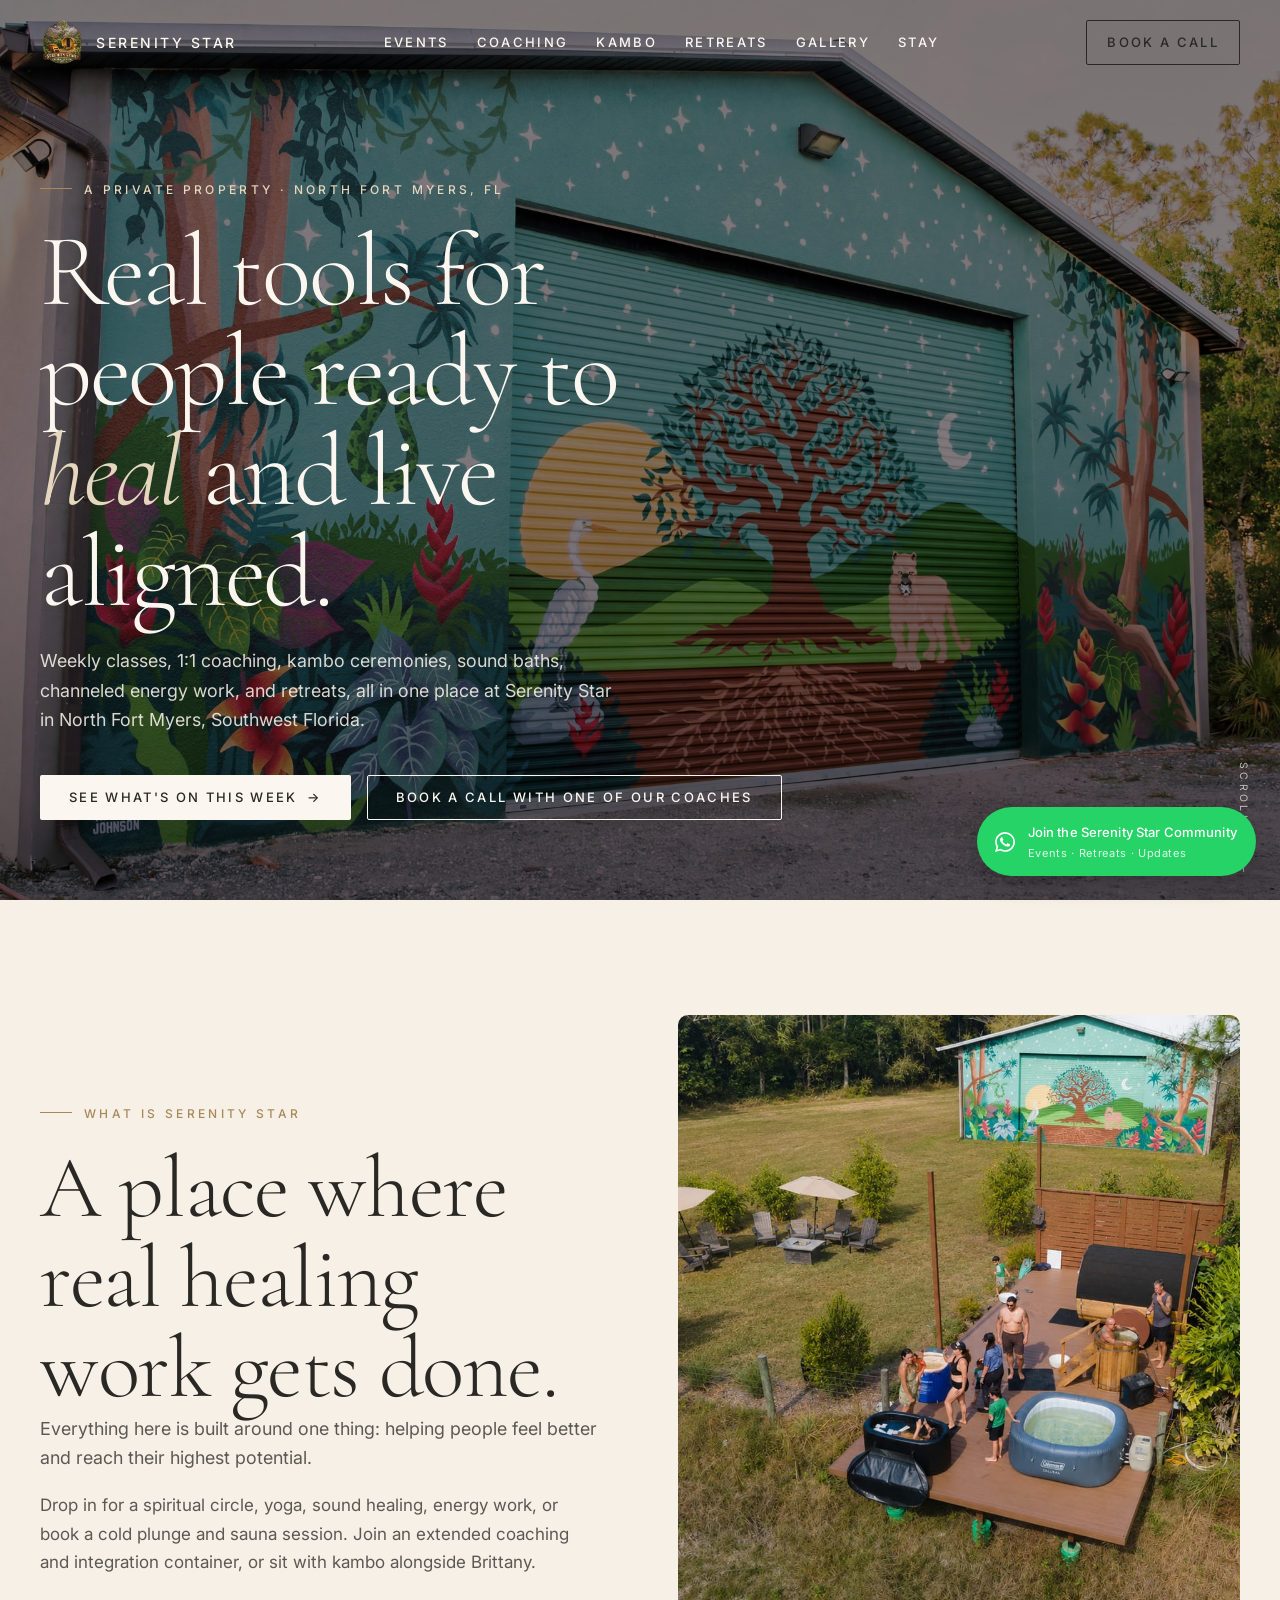
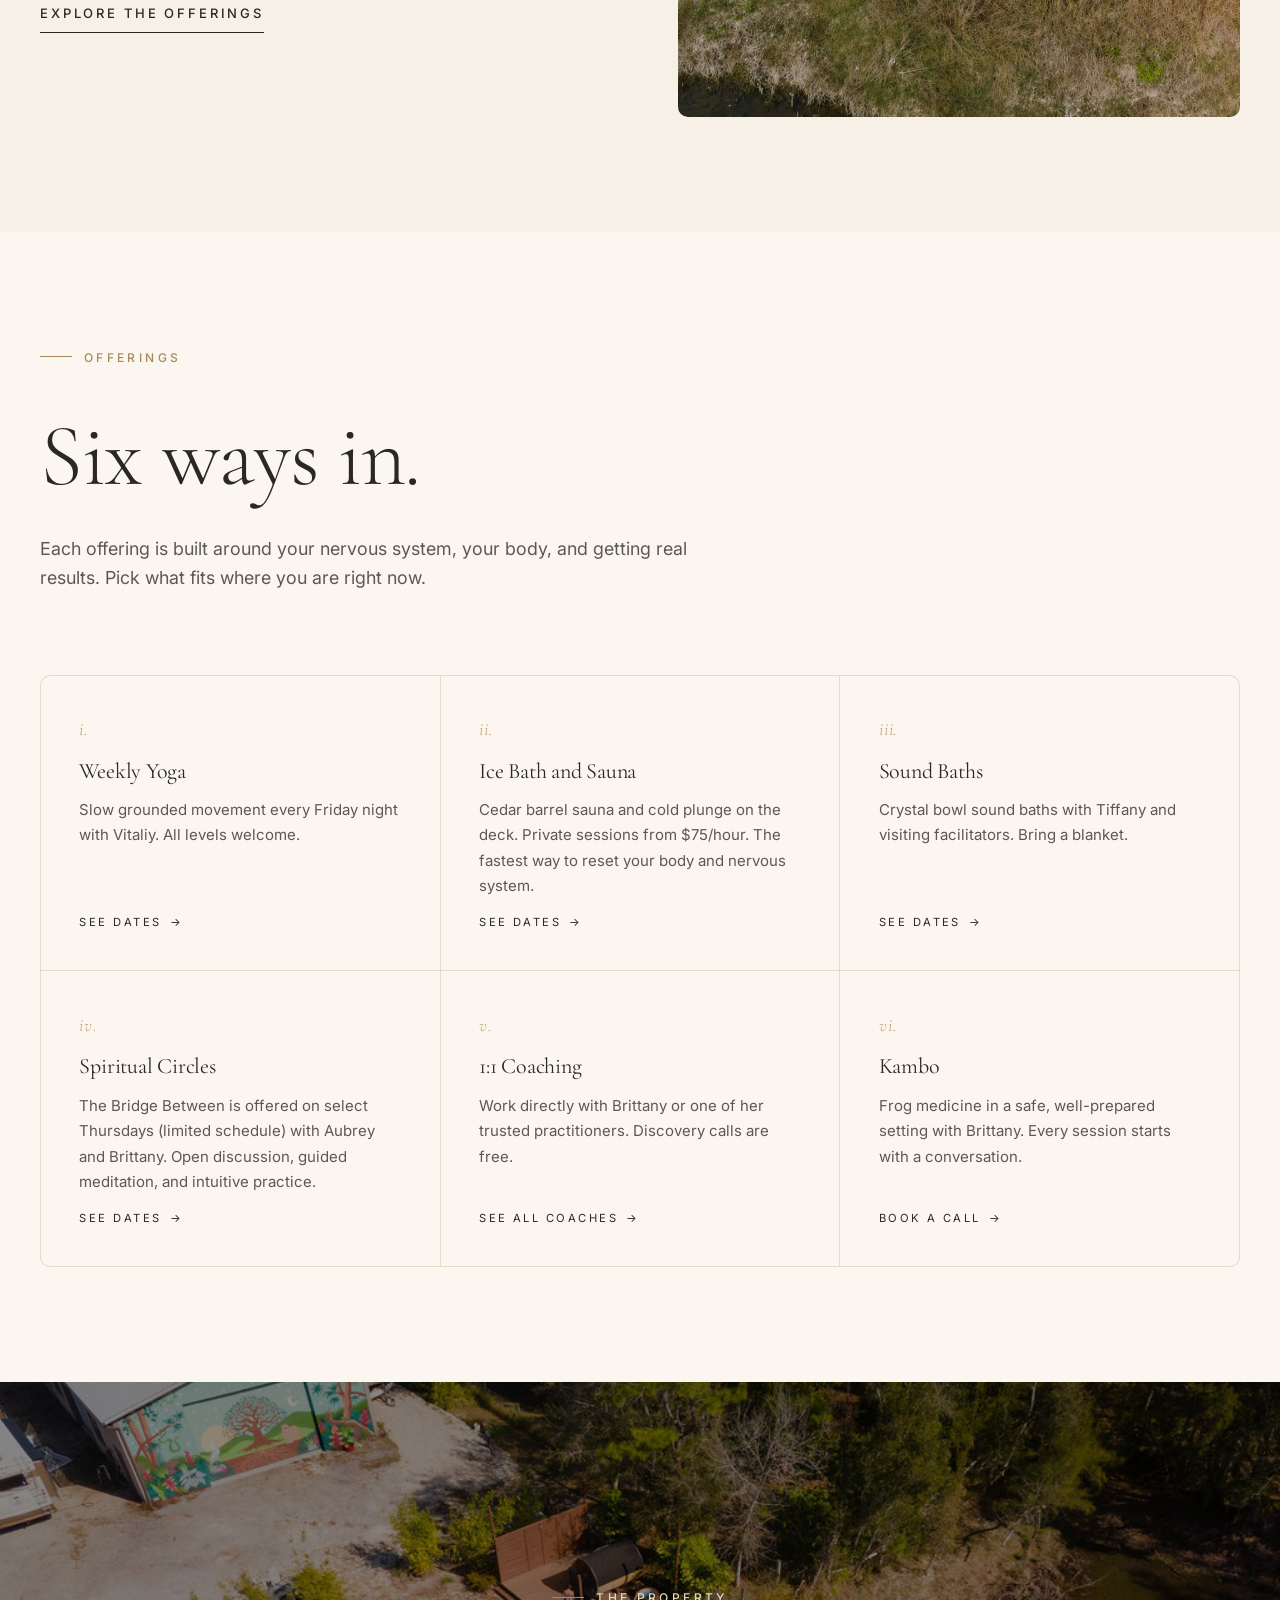
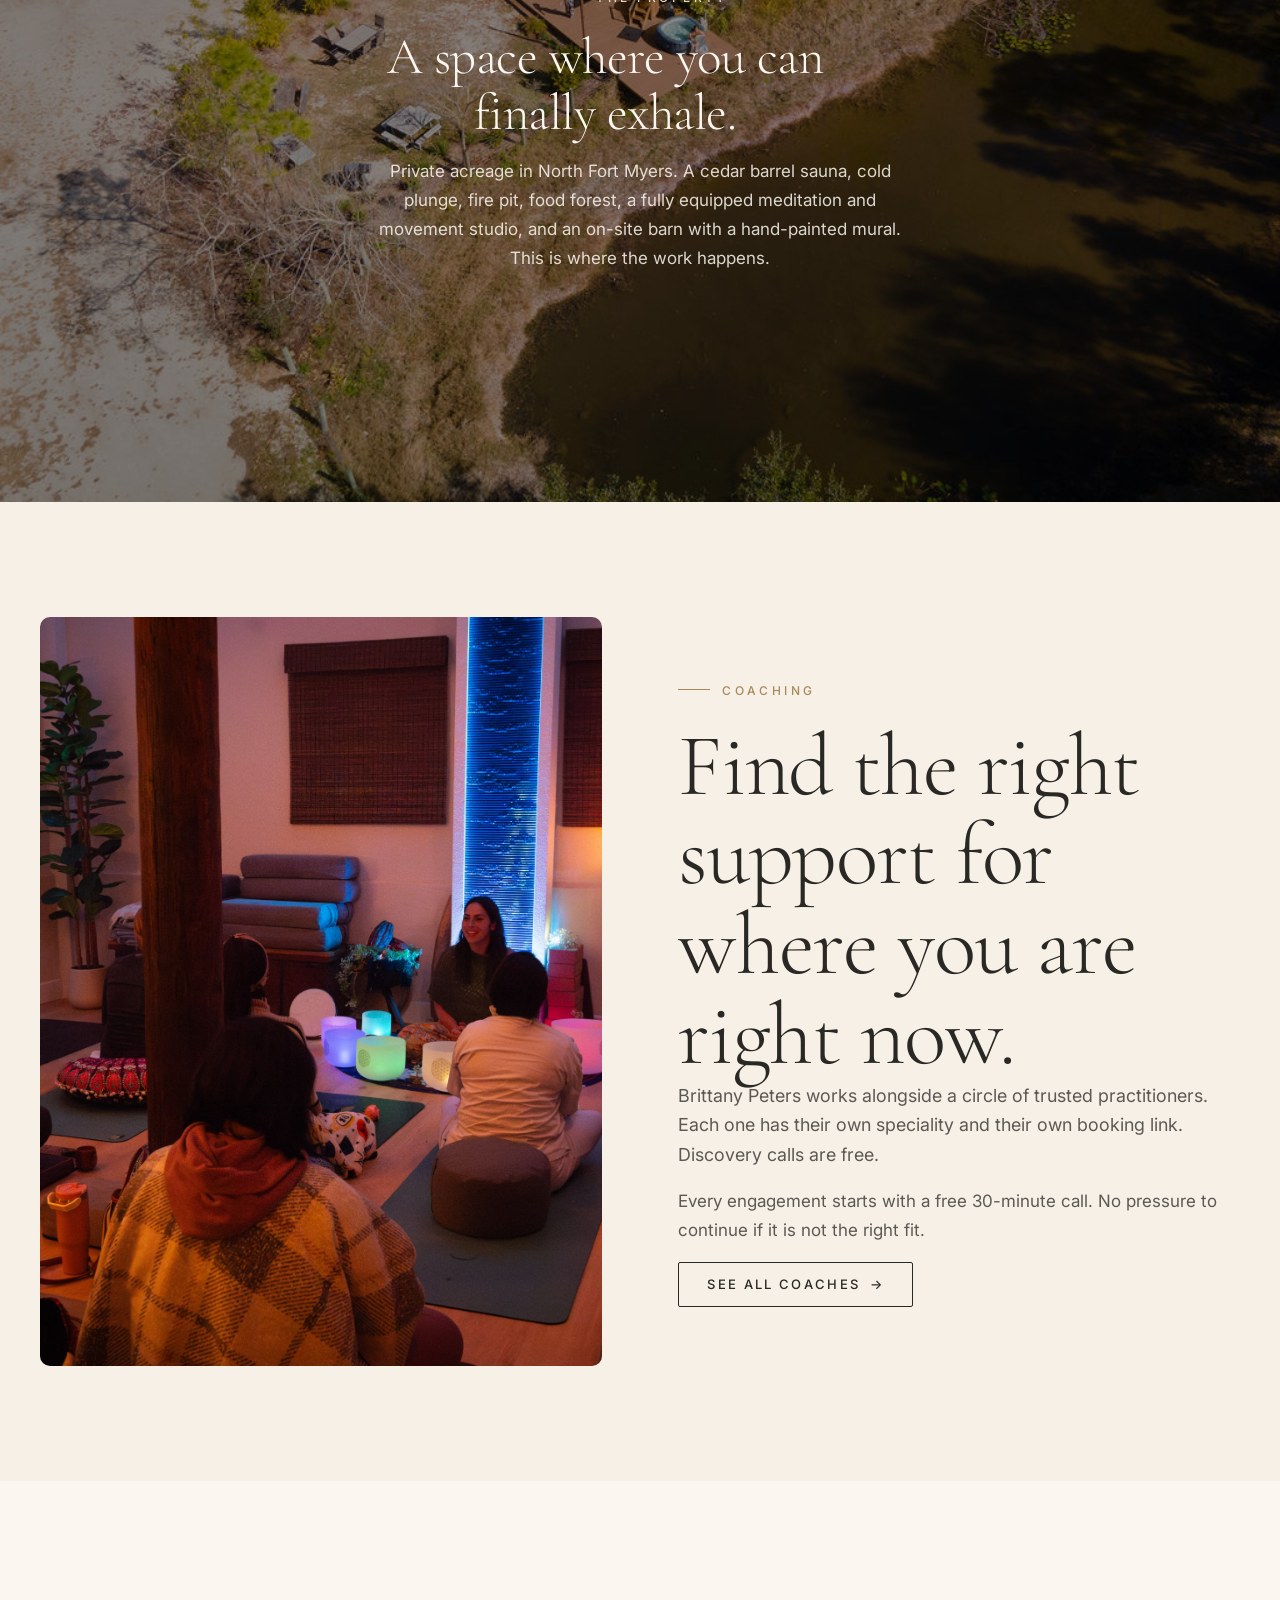
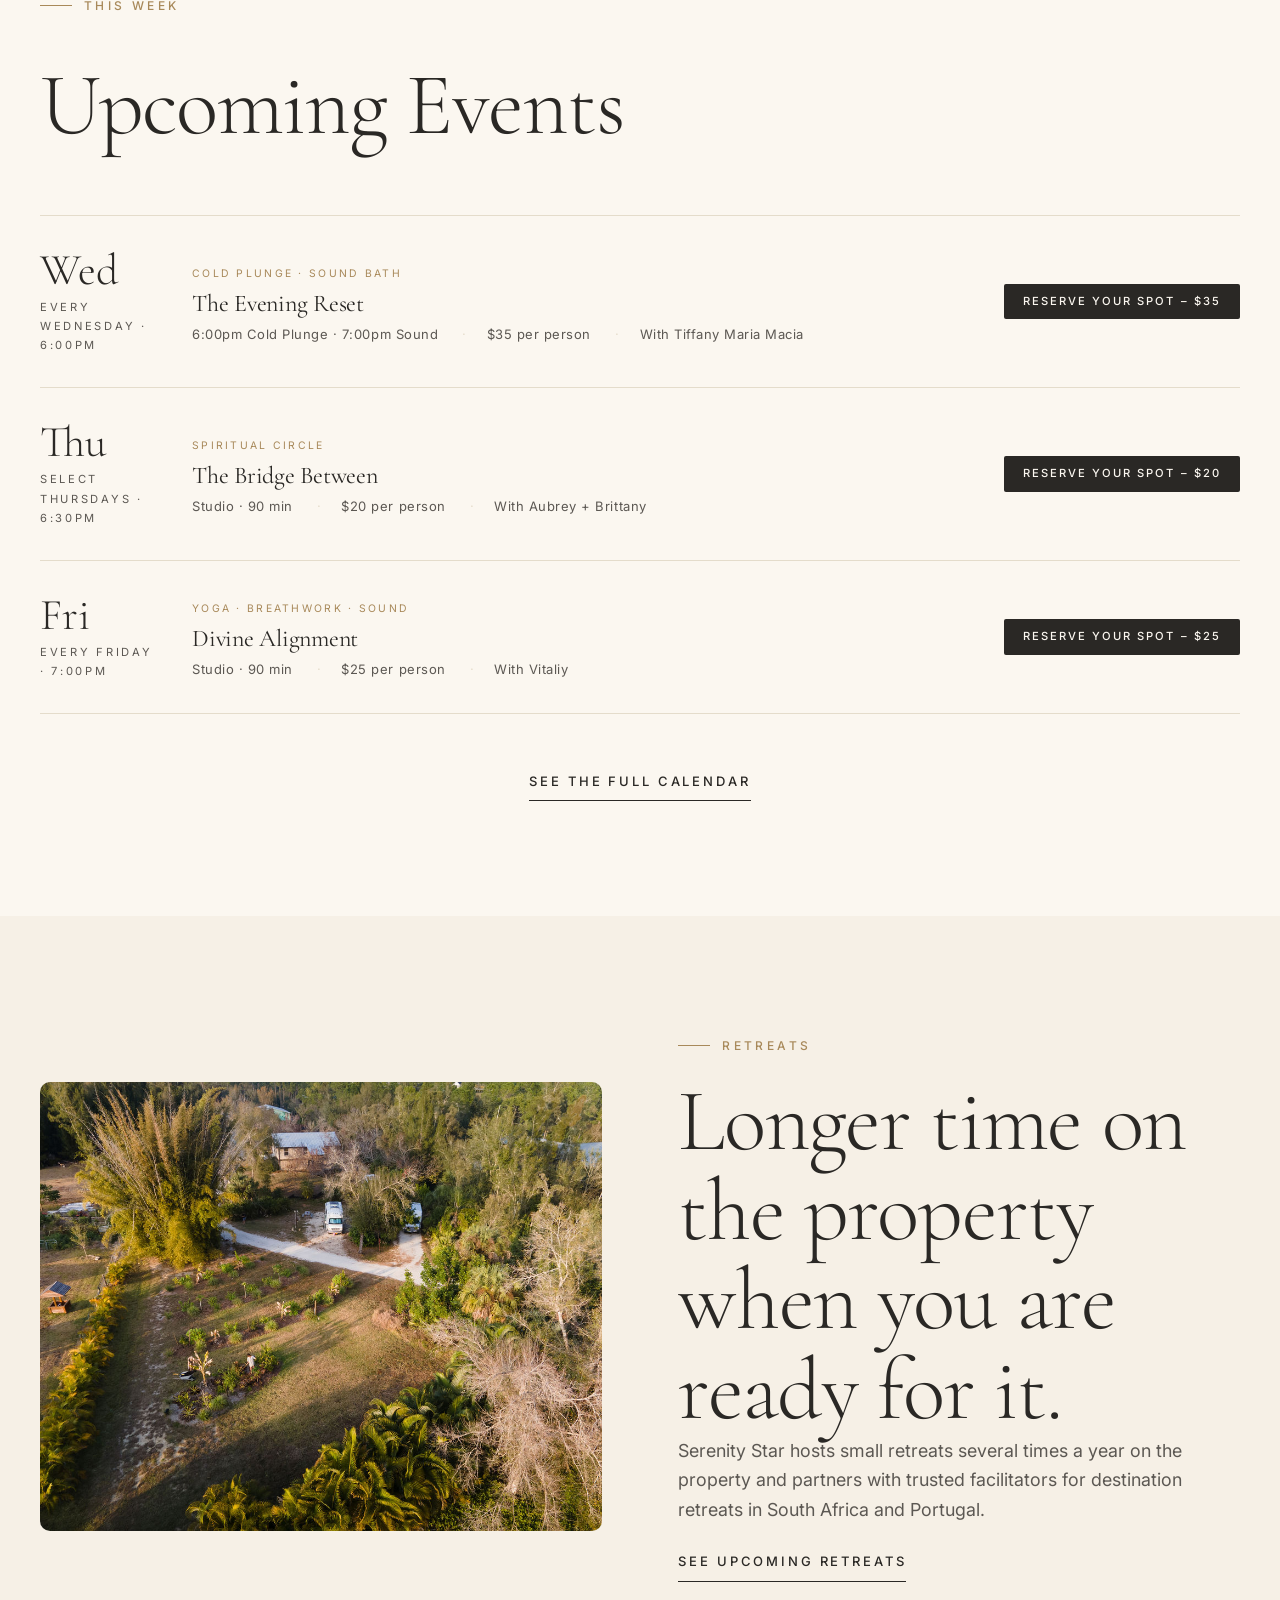
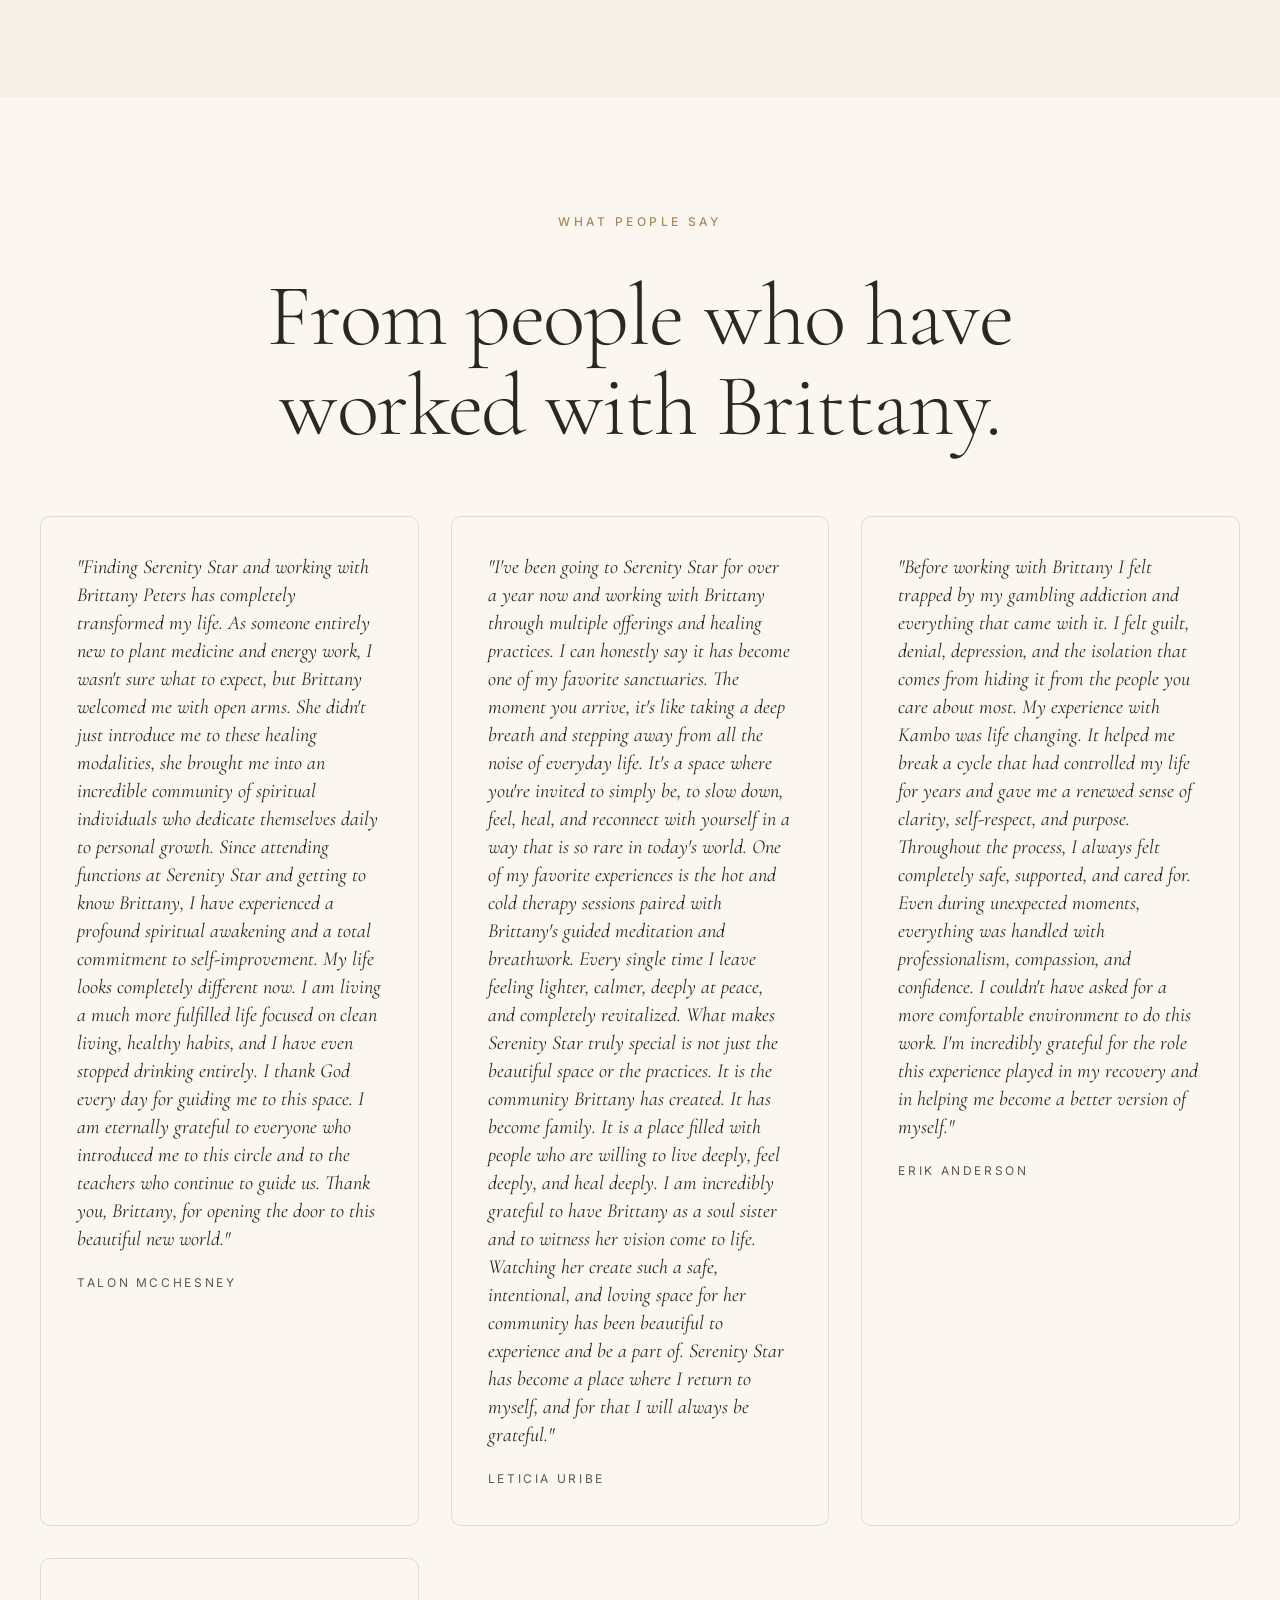
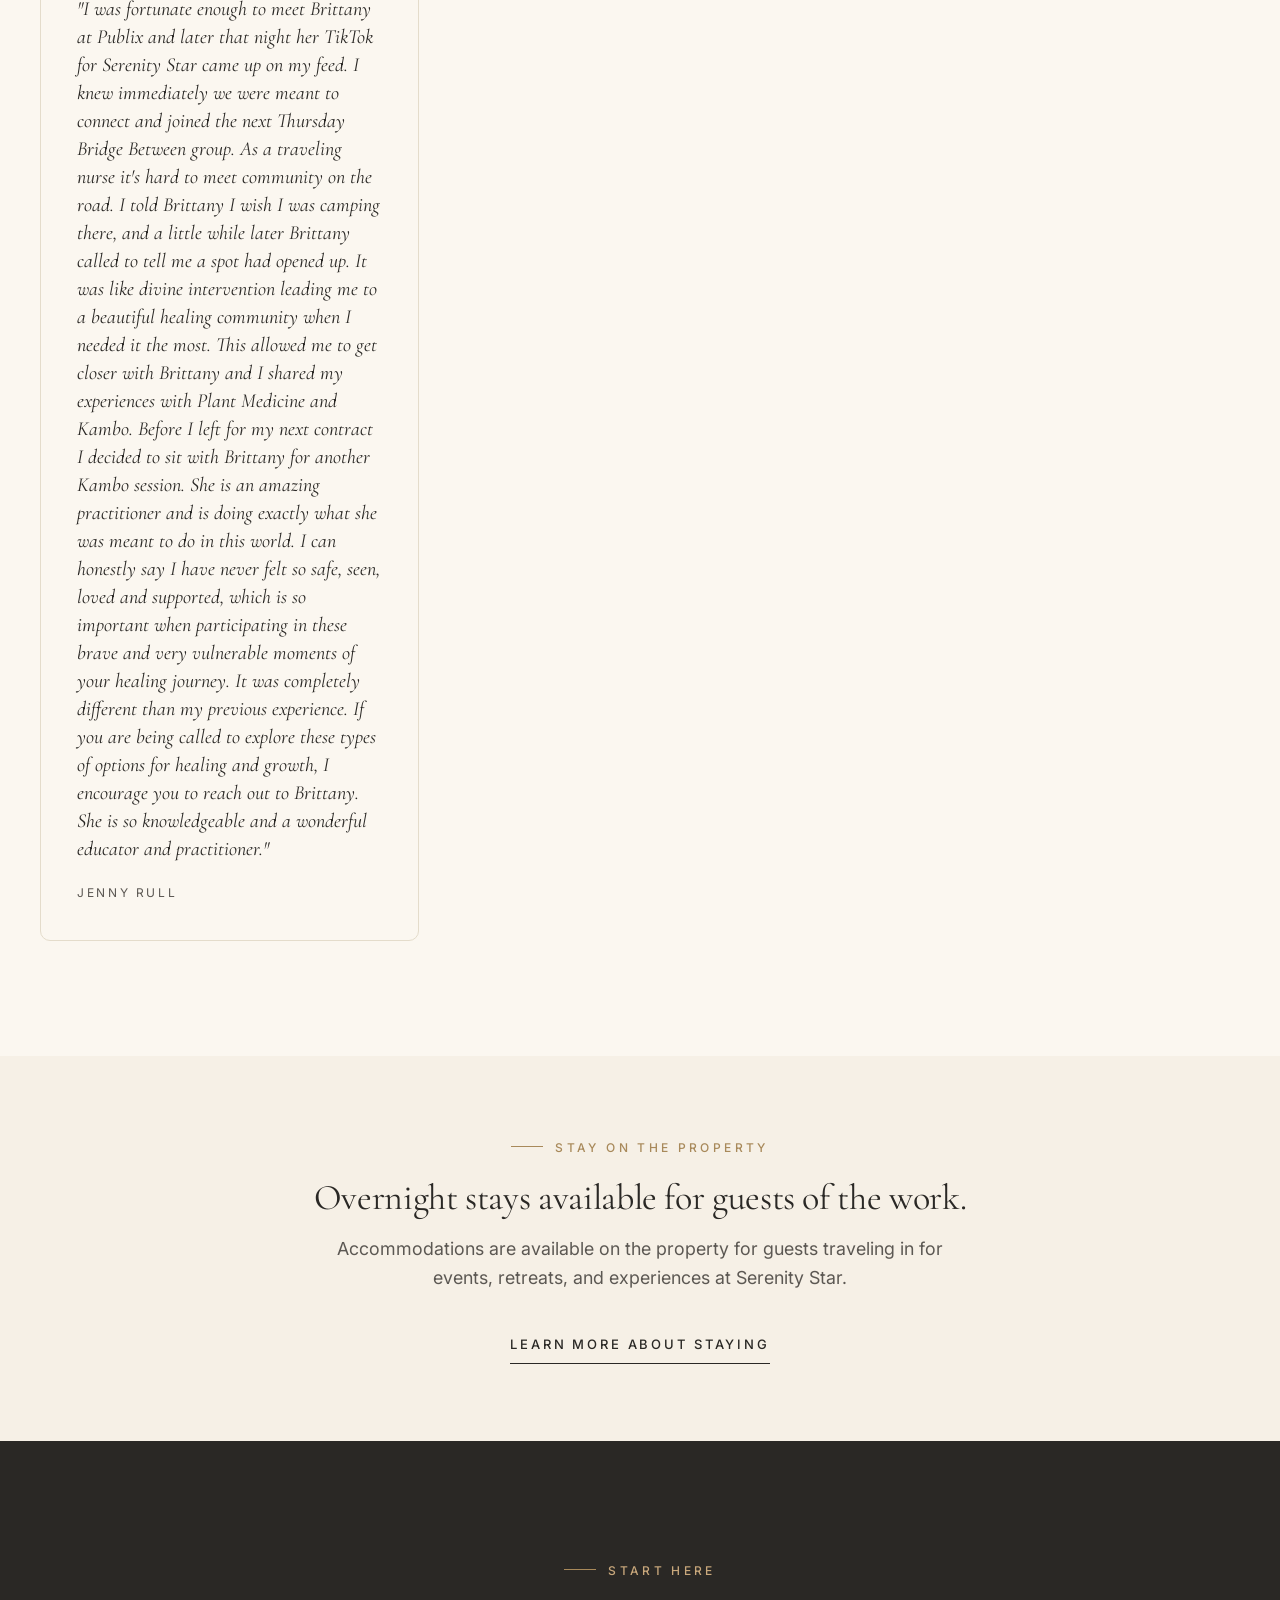
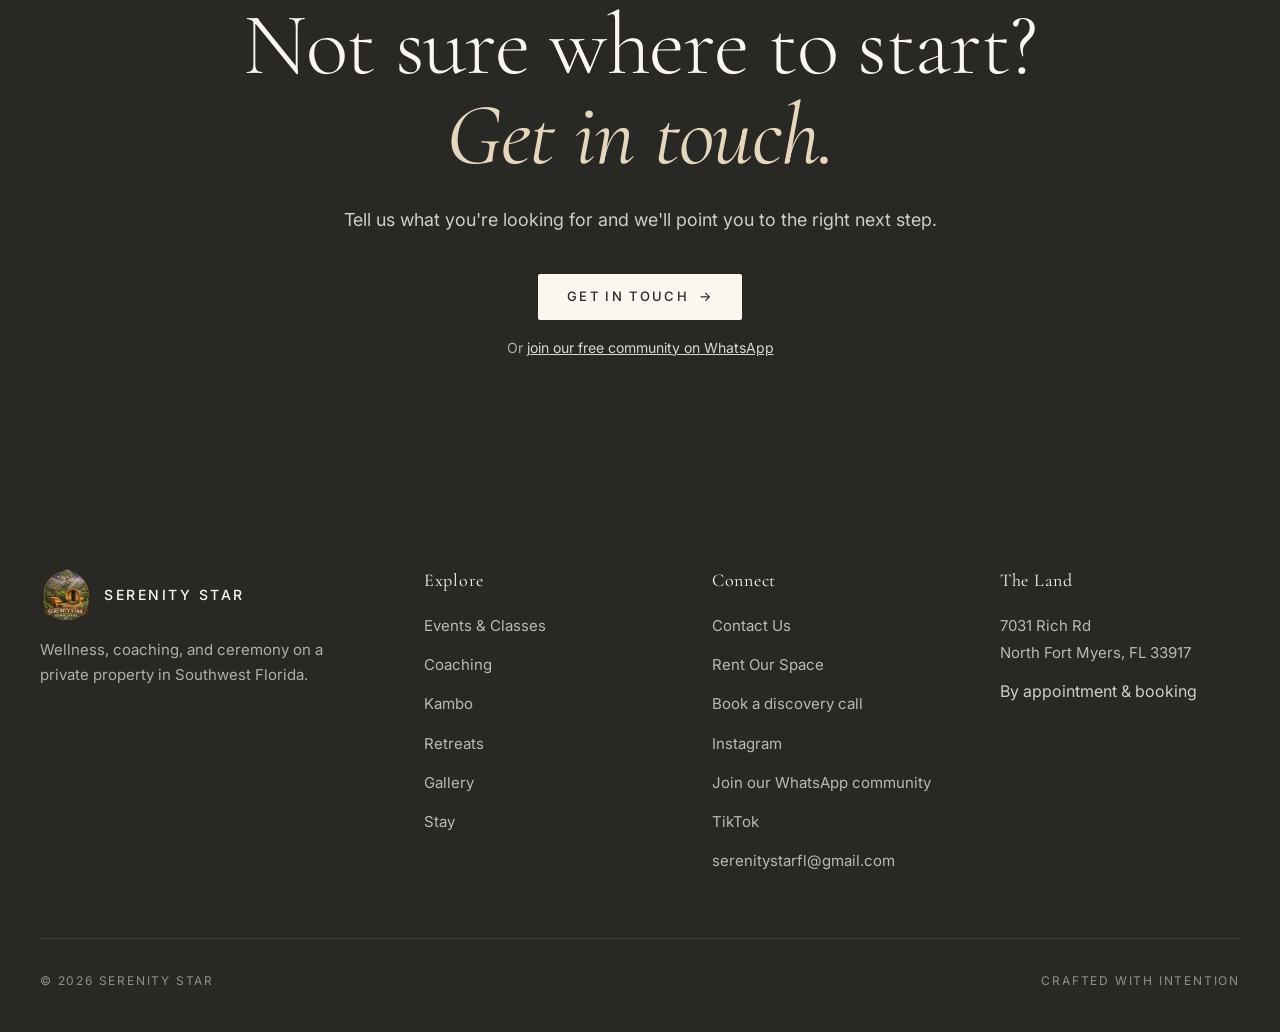
==== docs/index.html @ 2166dd45 "file name change" ====
<!DOCTYPE html>
<!-- =====================================================================
     HOME PAGE  (index.html)
     ----------------------------------------------------------------
     EDITING THIS PAGE:
     - Look for blocks marked 'EDIT:' below. Each one calls out the
       text, link, price, or image you can safely change.
     - Headlines live inside <h1>, <h2>, <h3> tags.
     - Body copy lives inside <p> tags.
     - Button text is the words between <a ...>...</a> tags.
     - Prices and dates are plain text inside the relevant card body.
     - To swap a photo, replace the src="assets/photos/<filename>.jpg".
     - Don't change indentation, the class="..." attributes, or the
       tag structure — those control how it looks.

     This page contains:
       - Hero (headline + intro + 2 buttons)
       - What is Serenity Star (intro split)
       - Six offerings grid (clickable cards)
       - Property image band
       - Coaching teaser
       - Upcoming Events (3 rows — easy to edit/add/remove)
       - Retreats teaser
       - Testimonials (placeholders, swap in real quotes)
       - Stay subtle section
       - Bottom CTA (Book a call)
       - Footer

     For the full guide, see CONTENT_GUIDE.md in the project root.
===================================================================== -->
<html lang="en">
<head>
  <meta charset="UTF-8" />
  <meta name="viewport" content="width=device-width, initial-scale=1.0" />
  <title>Serenity Star | Wellness, Coaching & Ceremony in North Fort Myers</title>
  <meta name="description" content="Yoga, ice baths, sauna, sound healing, breathwork, kambo, and one-on-one coaching on a private property in Southwest Florida. Founded by Brittany Peters." />
  <!-- Open Graph / social share -->
  <meta property="og:title" content="Serenity Star | Wellness, Coaching & Ceremony in North Fort Myers" />
  <meta property="og:description" content="Yoga, ice baths, sauna, sound healing, breathwork, kambo, and one-on-one coaching on a private property in Southwest Florida. Founded by Brittany Peters." />
  <meta property="og:type" content="website" />
  <meta property="og:image" content="assets/photos/mural-full.jpg" />
  <meta property="og:url" content="https://serenitystar.co/" />
  <meta name="twitter:card" content="summary_large_image" />
  <meta name="twitter:title" content="Serenity Star | Wellness, Coaching & Ceremony in North Fort Myers" />
  <meta name="twitter:description" content="Yoga, ice baths, sauna, sound healing, breathwork, kambo, and one-on-one coaching on a private property in Southwest Florida. Founded by Brittany Peters." />
  <meta name="twitter:image" content="assets/photos/mural-full.jpg" />
  <link rel="preconnect" href="https://fonts.googleapis.com" />
  <link rel="preconnect" href="https://fonts.gstatic.com" crossorigin />
  <link href="https://fonts.googleapis.com/css2?family=Cormorant+Garamond:ital,wght@0,300;0,400;0,500;1,300;1,400&family=Inter:wght@300;400;500;600&display=swap" rel="stylesheet" />
  <link rel="stylesheet" href="css/styles.css" />
  <link rel="icon" type="image/png" href="assets/logo/serenity-star-logo.png" />
</head>
<body>

  <!-- =================== HEADER =================== -->
  <header class="site-header is-light">
    <div class="container nav-row">
      <a href="index.html" class="brand" aria-label="Serenity Star home">
        <span class="brand-mark"><img src="assets/logo/serenity-star-logo.png" alt="Serenity Star" /></span>
        <span class="brand-name">Serenity Star</span>
      </a>

      <nav aria-label="Primary">
        <ul class="nav-list">
          <li><a href="events.html">Events</a></li>
          <li><a href="coaching.html">Coaching</a></li>
          <li><a href="kambo.html">Kambo</a></li>
          <li><a href="retreats.html">Retreats</a></li>
          <li><a href="gallery.html">Gallery</a></li>
          <li><a href="stay.html">Stay</a></li>
        </ul>
      </nav>

      <a href="coaching.html" class="nav-cta">Book a call</a>

      <button class="nav-toggle" aria-label="Open menu">
        <span></span><span></span><span></span>
      </button>
    </div>
  </header>

  <!-- =================== MOBILE NAV =================== -->
  <div class="mobile-nav" role="dialog" aria-label="Site menu">
    <button class="mobile-nav-close" aria-label="Close menu">×</button>
    <a href="index.html">Home</a>
    <a href="events.html">Events</a>
    <a href="coaching.html">Coaching</a>
    <a href="kambo.html">Kambo</a>
    <a href="retreats.html">Retreats</a>
    <a href="gallery.html">Gallery</a>
    <a href="stay.html">Stay</a>
    <a href="coaching.html" class="btn btn-primary">Book a call</a>
  </div>

  <!-- =================== HERO =================== -->
  <section class="hero">
    <div class="hero-media">
      <img src="assets/photos/mural-full.jpg" alt="The hand-painted mural on the barn at Serenity Star" />
    </div>
    <div class="container hero-inner">
      <span class="eyebrow" style="color: var(--sand);">A Private Property · North Fort Myers, FL</span>
      <!-- EDIT: page headline (change the text between <h1>...</h1>) -->
      <h1>Real tools for people ready to <em>heal</em> and live aligned.</h1>
      <!-- EDIT: hero intro paragraph -->
      <p class="lead">
        Weekly classes, 1:1 coaching, kambo ceremonies, sound baths, channeled
        energy work, and retreats, all in one place at Serenity Star in North
        Fort Myers, Southwest Florida.
      </p>
      <div class="hero-actions">
        <a href="events.html" class="btn btn-light btn-arrow">See what's on this week</a>
        <a href="coaching.html" class="btn btn-outline-light">Book a call with one of our coaches</a>
      </div>
    </div>
    <span class="hero-scroll-cue">Scroll</span>
  </section>

  <!-- =================== INTRO / WHAT IT IS =================== -->
  <section>
    <div class="container">
      <div class="split">
        <div class="split-text reveal">
          <span class="eyebrow">What is Serenity Star</span>
          <h2 class="display">A place where real healing work gets done.</h2>
          <p class="lead">
            Everything here is built around one thing: helping people feel better
            and reach their highest potential.
          </p>
          <p>
            Drop in for a spiritual circle, yoga, sound healing, energy work, or
            book a cold plunge and sauna session. Join an extended coaching and
            integration container, or sit with kambo alongside Brittany.
          </p>
          <a href="#offerings" class="btn-link">Explore the offerings</a>
        </div>
        <div class="split-media reveal">
          <img src="assets/photos/aerial-deck-people.jpg" alt="Aerial view of the sauna deck and barn mural" />
        </div>
      </div>
    </div>
  </section>

  <!-- =================== OFFERINGS =================== -->
  <section id="offerings" class="offerings">
    <div class="container">
      <div class="section-head reveal">
        <span class="eyebrow">Offerings</span>
        <h2 class="display">Six ways in.</h2>
        <p class="lead">
          Each offering is built around your nervous system, your body, and getting
          real results. Pick what fits where you are right now.
        </p>
      </div>

      <div class="offerings-grid reveal">
        <a href="events.html" class="offering offering-link">
          <span class="offering-num">i.</span>
          <h3>Weekly Yoga</h3>
          <p>Slow grounded movement every Friday night with Vitaliy. All levels welcome.</p>
          <span class="arrow">See dates</span>
        </a>
        <a href="events.html" class="offering offering-link">
          <span class="offering-num">ii.</span>
          <h3>Ice Bath and Sauna</h3>
          <p>Cedar barrel sauna and cold plunge on the deck. Private sessions from $75/hour. The fastest way to reset your body and nervous system.</p>
          <span class="arrow">See dates</span>
        </a>
        <a href="events.html" class="offering offering-link">
          <span class="offering-num">iii.</span>
          <h3>Sound Baths</h3>
          <p>Crystal bowl sound baths with Tiffany and visiting facilitators. Bring a blanket.</p>
          <span class="arrow">See dates</span>
        </a>
        <a href="events.html" class="offering offering-link">
          <span class="offering-num">iv.</span>
          <h3>Spiritual Circles</h3>
          <p>The Bridge Between is offered on select Thursdays (limited schedule) with Aubrey and Brittany. Open discussion, guided meditation, and intuitive practice.</p>
          <span class="arrow">See dates</span>
        </a>
        <a href="coaching.html" class="offering offering-link">
          <span class="offering-num">v.</span>
          <h3>1:1 Coaching</h3>
          <p>Work directly with Brittany or one of her trusted practitioners. Discovery calls are free.</p>
          <span class="arrow">See all coaches</span>
        </a>
        <!-- Kambo is the only home-page offering that goes straight to Brittany's Calendly -->
        <a href="kambo.html" class="offering offering-link">
          <span class="offering-num">vi.</span>
          <h3>Kambo</h3>
          <p>Frog medicine in a safe, well-prepared setting with Brittany. Every session starts with a conversation.</p>
          <span class="arrow">Book a call</span>
        </a>
      </div>
    </div>
  </section>

  <!-- =================== FULL-WIDTH IMAGE BAND =================== -->
  <section class="image-band image-band-tall reveal" style="padding: 0;">
    <img src="assets/photos/aerial-lake-deck-barn.jpg" alt="Aerial of the lake, sauna deck, and barn at Serenity Star" />
    <div class="image-band-overlay">
      <div>
        <span class="eyebrow" style="color: var(--sand);">The Property</span>
        <h2>A space where you can finally exhale.</h2>
        <p>Private acreage in North Fort Myers. A cedar barrel sauna, cold plunge, fire pit, food forest, a fully equipped meditation and movement studio, and an on-site barn with a hand-painted mural. This is where the work happens.</p>
      </div>
    </div>
  </section>

  <!-- =================== COACHING TEASER =================== -->
  <section>
    <div class="container">
      <div class="split split-reverse">
        <div class="split-text reveal">
          <span class="eyebrow">Coaching</span>
          <h2 class="display">Find the right support for where you are right now.</h2>
          <p class="lead">
            Brittany Peters works alongside a circle of trusted practitioners.
            Each one has their own speciality and their own booking link.
            Discovery calls are free.
          </p>
          <p>
            Every engagement starts with a free 30-minute call. No pressure to
            continue if it is not the right fit.
          </p>
          <a href="coaching.html" class="btn btn-ghost btn-arrow">See all coaches</a>
        </div>
        <div class="split-media tall reveal">
          <img src="assets/photos/studio-session.jpg" alt="A coach leading a session in the meditation room" />
        </div>
      </div>
    </div>
  </section>

  <!-- =================== UPCOMING EVENTS =================== -->
  <section class="bg-cream-soft">
    <div class="container">
      <div class="section-head reveal">
        <span class="eyebrow">This Week</span>
        <h2 class="display">Upcoming Events</h2>
      </div>

      <!-- TO UPDATE EVENTS: Edit the title, date, tag, details, and button link in each event-row block below. Each event is one div.event-row -->
      <div class="reveal">
        <!-- Events ordered chronologically through the week: Wed → Thu → Fri -->
        <div class="event-row">
          <div class="event-date">
            <span class="day">Wed</span>
            <span class="wd">Every Wednesday · 6:00pm</span>
          </div>
          <div class="event-detail">
            <span class="event-type-tag">Cold Plunge · Sound Bath</span>
            <h3>The Evening Reset</h3>
            <div class="event-meta">
              <span>6:00pm Cold Plunge · 7:00pm Sound</span>
              <span>$35 per person</span>
              <span>With Tiffany Maria Macia</span>
            </div>
          </div>
          <div class="event-actions">
            <!-- Stripe checkout — direct payment for The Evening Reset -->
            <a href="https://buy.stripe.com/fZucMY5F40it7HpgaSf3a02" target="_blank" rel="noopener" class="btn btn-primary">Reserve Your Spot – $35</a>
          </div>
        </div>

        <div class="event-row">
          <div class="event-date">
            <span class="day">Thu</span>
            <span class="wd">Select Thursdays · 6:30pm</span>
          </div>
          <div class="event-detail">
            <span class="event-type-tag">Spiritual Circle</span>
            <h3>The Bridge Between</h3>
            <div class="event-meta">
              <span>Studio · 90 min</span>
              <span>$20 per person</span>
              <span>With Aubrey + Brittany</span>
            </div>
          </div>
          <div class="event-actions">
            <!-- Stripe checkout — direct payment for The Bridge Between -->
            <a href="https://buy.stripe.com/9B66oAd7wghraTBbUCf3a00" target="_blank" rel="noopener" class="btn btn-primary">Reserve Your Spot – $20</a>
          </div>
        </div>

        <div class="event-row">
          <div class="event-date">
            <span class="day">Fri</span>
            <span class="wd">Every Friday · 7:00pm</span>
          </div>
          <div class="event-detail">
            <span class="event-type-tag">Yoga · Breathwork · Sound</span>
            <h3>Divine Alignment</h3>
            <div class="event-meta">
              <span>Studio · 90 min</span>
              <span>$25 per person</span>
              <span>With Vitaliy</span>
            </div>
          </div>
          <div class="event-actions">
            <!-- Stripe checkout — direct payment for Divine Alignment -->
            <a href="https://buy.stripe.com/dRm9AMffE2qBgdVe2Kf3a01" target="_blank" rel="noopener" class="btn btn-primary">Reserve Your Spot – $25</a>
          </div>
        </div>
      </div>

      <div style="margin-top: 3rem; text-align: center;" class="reveal">
        <a href="events.html#full-calendar" class="btn-link">See the full calendar</a>
      </div>
    </div>
  </section>

  <!-- =================== RETREATS TEASER =================== -->
  <section>
    <div class="container">
      <div class="split">
        <div class="split-media landscape reveal">
          <img src="assets/photos/aerial-food-forest.jpg" alt="Aerial view of the food forest" />
        </div>
        <div class="split-text reveal">
          <span class="eyebrow">Retreats</span>
          <h2 class="display">Longer time on the property when you are ready for it.</h2>
          <p class="lead">
            Serenity Star hosts small retreats several times a year on the property
            and partners with trusted facilitators for destination retreats in
            South Africa and Portugal.
          </p>
          <a href="retreats.html" class="btn-link">See upcoming retreats</a>
        </div>
      </div>
    </div>
  </section>

  <!-- =================== TESTIMONIALS =================== -->
  <section class="bg-cream-soft">
    <div class="container">
      <div class="section-head section-head-center reveal">
        <span class="eyebrow">What People Say</span>
        <h2 class="display">From people who have worked with Brittany.</h2>
      </div>

      <div class="quote-grid reveal">
        <article class="quote-card">
          <p>"Finding Serenity Star and working with Brittany Peters has completely transformed my life. As someone entirely new to plant medicine and energy work, I wasn't sure what to expect, but Brittany welcomed me with open arms. She didn't just introduce me to these healing modalities, she brought me into an incredible community of spiritual individuals who dedicate themselves daily to personal growth. Since attending functions at Serenity Star and getting to know Brittany, I have experienced a profound spiritual awakening and a total commitment to self-improvement. My life looks completely different now. I am living a much more fulfilled life focused on clean living, healthy habits, and I have even stopped drinking entirely. I thank God every day for guiding me to this space. I am eternally grateful to everyone who introduced me to this circle and to the teachers who continue to guide us. Thank you, Brittany, for opening the door to this beautiful new world."</p>
          <span class="quote-author">Talon McChesney</span>
        </article>
        <article class="quote-card">
          <p>"I've been going to Serenity Star for over a year now and working with Brittany through multiple offerings and healing practices. I can honestly say it has become one of my favorite sanctuaries. The moment you arrive, it's like taking a deep breath and stepping away from all the noise of everyday life. It's a space where you're invited to simply be, to slow down, feel, heal, and reconnect with yourself in a way that is so rare in today's world. One of my favorite experiences is the hot and cold therapy sessions paired with Brittany's guided meditation and breathwork. Every single time I leave feeling lighter, calmer, deeply at peace, and completely revitalized. What makes Serenity Star truly special is not just the beautiful space or the practices. It is the community Brittany has created. It has become family. It is a place filled with people who are willing to live deeply, feel deeply, and heal deeply. I am incredibly grateful to have Brittany as a soul sister and to witness her vision come to life. Watching her create such a safe, intentional, and loving space for her community has been beautiful to experience and be a part of. Serenity Star has become a place where I return to myself, and for that I will always be grateful."</p>
          <span class="quote-author">Leticia Uribe</span>
        </article>
        <article class="quote-card">
          <p>"Before working with Brittany I felt trapped by my gambling addiction and everything that came with it. I felt guilt, denial, depression, and the isolation that comes from hiding it from the people you care about most. My experience with Kambo was life changing. It helped me break a cycle that had controlled my life for years and gave me a renewed sense of clarity, self-respect, and purpose. Throughout the process, I always felt completely safe, supported, and cared for. Even during unexpected moments, everything was handled with professionalism, compassion, and confidence. I couldn't have asked for a more comfortable environment to do this work. I'm incredibly grateful for the role this experience played in my recovery and in helping me become a better version of myself."</p>
          <span class="quote-author">Erik Anderson</span>
        </article>
        <article class="quote-card">
          <p>"I was fortunate enough to meet Brittany at Publix and later that night her TikTok for Serenity Star came up on my feed. I knew immediately we were meant to connect and joined the next Thursday Bridge Between group. As a traveling nurse it's hard to meet community on the road. I told Brittany I wish I was camping there, and a little while later Brittany called to tell me a spot had opened up. It was like divine intervention leading me to a beautiful healing community when I needed it the most. This allowed me to get closer with Brittany and I shared my experiences with Plant Medicine and Kambo. Before I left for my next contract I decided to sit with Brittany for another Kambo session. She is an amazing practitioner and is doing exactly what she was meant to do in this world. I can honestly say I have never felt so safe, seen, loved and supported, which is so important when participating in these brave and very vulnerable moments of your healing journey. It was completely different than my previous experience. If you are being called to explore these types of options for healing and growth, I encourage you to reach out to Brittany. She is so knowledgeable and a wonderful educator and practitioner."</p>
          <span class="quote-author">Jenny Rull</span>
        </article>
      </div>
    </div>
  </section>

  <!-- =================== STAY (subtle) =================== -->
  <section class="section-tight">
    <div class="container-narrow text-center reveal">
      <span class="eyebrow">Stay on the Property</span>
      <h2 style="font-size: clamp(1.5rem, 3vw, 2.25rem); margin-bottom: 1rem;">Overnight stays available for guests of the work.</h2>
      <p class="lead" style="margin: 0 auto 2rem;">
        Accommodations are available on the property for guests traveling in for
        events, retreats, and experiences at Serenity Star.
      </p>
      <a href="stay.html" class="btn-link">Learn more about staying</a>
    </div>
  </section>

  <!-- =================== CTA =================== -->
  <section class="bg-ink">
    <div class="container-narrow text-center reveal">
      <span class="eyebrow" style="color: var(--clay);">Start Here</span>
      <h2 class="display" style="color: var(--cream-soft);">
        Not sure where to start? <em style="color: var(--sand);">Get in touch.</em>
      </h2>
      <p class="lead" style="color: rgba(251,247,240,0.8); margin: 1.5rem auto 2.5rem;">
        Tell us what you're looking for and we'll point you to the right next step.
      </p>
      <a href="contact.html" class="btn btn-light btn-arrow">Get in touch</a>
      <p style="margin-top: 1rem; font-size: 0.875rem; color: rgba(251,247,240,0.65);">
        Or <a href="https://chat.whatsapp.com/LCV1WsL05Qp3bKisuwAA6p" target="_blank" rel="noopener" style="color: rgba(251,247,240,0.85); text-decoration: underline;">join our free community on WhatsApp</a>
      </p>
    </div>
  </section>

  <!-- =================== FOOTER =================== -->
  <!-- EDIT: footer (shared with every page) — update once and copy/paste to all 7 HTML files -->
  <footer class="site-footer">
    <div class="container">
      <div class="footer-grid">
        <div class="footer-brand">
          <div class="brand">
            <span class="brand-mark"><img src="assets/logo/serenity-star-logo.png" alt="Serenity Star" /></span>
            <span class="brand-name">Serenity Star</span>
          </div>
          <p>Wellness, coaching, and ceremony on a private property in Southwest Florida.</p>
        </div>
        <div>
          <h4>Explore</h4>
          <ul>
            <li><a href="events.html">Events &amp; Classes</a></li>
            <li><a href="coaching.html">Coaching</a></li>
            <li><a href="kambo.html">Kambo</a></li>
            <li><a href="retreats.html">Retreats</a></li>
            <li><a href="gallery.html">Gallery</a></li>
            <li><a href="stay.html">Stay</a></li>
          </ul>
        </div>
        <div>
          <h4>Connect</h4>
          <ul>
            <li><a href="contact.html">Contact Us</a></li>
            <li><a href="contact.html">Rent Our Space</a></li>
            <li><a href="coaching.html">Book a discovery call</a></li>
            <!-- Replace with Brittany's Instagram handle -->
            <li><a href="https://instagram.com/SerenityStarFL" target="_blank" rel="noopener">Instagram</a></li>
            <li><a href="https://chat.whatsapp.com/LCV1WsL05Qp3bKisuwAA6p" target="_blank" rel="noopener">Join our WhatsApp community</a></li>
            <li><a href="https://www.tiktok.com/@serenitystarfl" target="_blank" rel="noopener">TikTok</a></li>
            <li><a href="mailto:serenitystarfl@gmail.com">serenitystarfl@gmail.com</a></li>
          </ul>
        </div>
        <div>
          <h4>The Land</h4>
          <ul>
            <li><a href="https://maps.google.com/?q=7031+Rich+Rd+North+Fort+Myers+FL+33917" target="_blank" rel="noopener">7031 Rich Rd<br/>North Fort Myers, FL 33917</a></li>
            <li>By appointment &amp; booking</li>
          </ul>
        </div>
      </div>
      <div class="footer-meta">
        <span>© 2026 Serenity Star</span>
        <span>Crafted with intention</span>
      </div>
    </div>
  </footer>

  <script src="js/main.js"></script>
</body>
</html>
---- docs/css/styles.css ----
/* ===================================================================
   Serenity Star — Shared Stylesheet
   Editorial wellness aesthetic: warm whites, sand, sage, ink
   =================================================================== */

/* ---------- Reset ---------- */
*,
*::before,
*::after {
  box-sizing: border-box;
}

html {
  scroll-behavior: smooth;
  -webkit-text-size-adjust: 100%;
}

body {
  margin: 0;
  font-family: var(--font-body);
  font-size: 16px;
  line-height: 1.7;
  color: var(--ink);
  background-color: var(--cream);
  -webkit-font-smoothing: antialiased;
  -moz-osx-font-smoothing: grayscale;
  overflow-x: hidden;
}

img {
  max-width: 100%;
  height: auto;
  display: block;
}

a {
  color: inherit;
  text-decoration: none;
}

button {
  font-family: inherit;
  cursor: pointer;
  border: none;
  background: none;
}

/* ---------- Design Tokens ---------- */
:root {
  /* Palette */
  --cream:        #F6F0E6;   /* base background */
  --cream-soft:   #FBF7F0;   /* lightest paper */
  --sand:         #E5D6BE;   /* warm sand */
  --clay:         #C9A87C;   /* dusty clay accent */
  --sage:         #8C9D86;   /* soft sage */
  --forest:       #4F5E4A;   /* deep forest */
  --ink:          #2A2825;   /* primary text */
  --ink-soft:     #5C5853;   /* secondary text */
  --line:         #E4DCCB;   /* dividers */
  --gold:         #A8895A;   /* tag accent */

  /* Type */
  --font-display: "Cormorant Garamond", "Garamond", "Times New Roman", serif;
  --font-body:    "Inter", -apple-system, BlinkMacSystemFont, "Helvetica Neue", Arial, sans-serif;
  --font-mono:    "JetBrains Mono", ui-monospace, SFMono-Regular, Menlo, monospace;

  /* Layout */
  --max-width:    1280px;
  --gutter:       clamp(1.25rem, 4vw, 2.5rem);
  --radius:       2px;          /* keep edges crisp & editorial */
  --radius-soft:  10px;

  /* Motion */
  --ease:         cubic-bezier(0.22, 0.61, 0.36, 1);
}

/* ---------- Typography ---------- */
h1, h2, h3, h4, h5 {
  font-family: var(--font-display);
  font-weight: 400;
  letter-spacing: -0.01em;
  line-height: 1.1;
  color: var(--ink);
  margin: 0;
}

.display {
  font-size: clamp(2.75rem, 7vw, 5.5rem);
  font-weight: 300;
  line-height: 1.02;
  letter-spacing: -0.015em;
}

.display em {
  font-style: italic;
  font-weight: 400;
  color: var(--forest);
}

h1 { font-size: clamp(2.25rem, 5vw, 3.75rem); }
h2 { font-size: clamp(1.75rem, 4vw, 3rem); }
h3 { font-size: clamp(1.4rem, 2.4vw, 1.875rem); }
h4 { font-size: 1.25rem; line-height: 1.3; }

p {
  margin: 0 0 1em 0;
  color: var(--ink-soft);
  font-size: 1.0625rem;
}

.lead {
  font-size: clamp(1.0625rem, 1.4vw, 1.25rem);
  line-height: 1.65;
  color: var(--ink-soft);
  max-width: 60ch;
}

.eyebrow {
  display: inline-block;
  font-family: var(--font-body);
  font-size: 0.75rem;
  letter-spacing: 0.28em;
  text-transform: uppercase;
  color: var(--gold);
  font-weight: 500;
  margin-bottom: 1.25rem;
}

.eyebrow::before {
  content: "";
  display: inline-block;
  width: 2rem;
  height: 1px;
  background: var(--gold);
  vertical-align: middle;
  margin-right: 0.75rem;
  transform: translateY(-2px);
}

/* ---------- Buttons ---------- */
.btn {
  display: inline-flex;
  align-items: center;
  justify-content: center;
  gap: 0.6rem;
  padding: 0.95rem 1.75rem;
  font-family: var(--font-body);
  font-size: 0.8125rem;
  letter-spacing: 0.18em;
  text-transform: uppercase;
  font-weight: 500;
  border-radius: var(--radius);
  transition: all 0.4s var(--ease);
  cursor: pointer;
  border: 1px solid transparent;
  text-align: center;
  line-height: 1;
}

.btn-primary {
  background: var(--ink);
  color: var(--cream-soft);
}
.btn-primary:hover {
  background: var(--forest);
  transform: translateY(-1px);
}

.btn-ghost {
  background: transparent;
  color: var(--ink);
  border-color: var(--ink);
}
.btn-ghost:hover {
  background: var(--ink);
  color: var(--cream-soft);
}

.btn-light {
  background: var(--cream-soft);
  color: var(--ink);
}
.btn-light:hover {
  background: var(--cream);
}

.btn-outline-light {
  background: transparent;
  color: var(--cream-soft);
  border-color: var(--cream-soft);
}
.btn-outline-light:hover {
  background: var(--cream-soft);
  color: var(--ink);
}

.btn-link {
  display: inline-flex;
  align-items: center;
  gap: 0.6rem;
  font-family: var(--font-body);
  font-size: 0.8125rem;
  letter-spacing: 0.22em;
  text-transform: uppercase;
  font-weight: 500;
  color: var(--ink);
  padding: 0.5rem 0;
  border-bottom: 1px solid var(--ink);
  transition: gap 0.3s var(--ease), color 0.3s var(--ease);
}
.btn-link:hover { gap: 1rem; color: var(--forest); }

.btn-arrow::after {
  content: "→";
  display: inline-block;
  transition: transform 0.3s var(--ease);
}
.btn-arrow:hover::after { transform: translateX(4px); }

/* ---------- Layout ---------- */
.container {
  width: 100%;
  max-width: var(--max-width);
  margin: 0 auto;
  padding: 0 var(--gutter);
}

.container-narrow {
  max-width: 880px;
  margin: 0 auto;
  padding: 0 var(--gutter);
}

section {
  padding: clamp(4rem, 9vw, 7.5rem) 0;
}

.section-tight {
  padding: clamp(3rem, 6vw, 5rem) 0;
}

.divider {
  width: 1px;
  height: 48px;
  background: var(--line);
  margin: 0 auto;
}

/* ---------- Header / Navigation ---------- */
.site-header {
  position: fixed;
  top: 0;
  left: 0;
  right: 0;
  z-index: 50;
  padding: 1.25rem 0;
  transition: background 0.4s var(--ease), padding 0.4s var(--ease), box-shadow 0.4s var(--ease);
}

.site-header.is-scrolled {
  background: rgba(246, 240, 230, 0.92);
  backdrop-filter: blur(14px);
  -webkit-backdrop-filter: blur(14px);
  padding: 0.75rem 0;
  box-shadow: 0 1px 0 rgba(42, 40, 37, 0.06);
}

.nav-row {
  display: flex;
  align-items: center;
  justify-content: space-between;
  gap: 1.5rem;
  flex-wrap: nowrap;
}

.brand {
  display: flex;
  align-items: center;
  gap: 0.75rem;
  font-family: var(--font-display);
  font-size: 1.5rem;
  letter-spacing: 0.04em;
  color: var(--ink);
  font-weight: 400;
  flex-shrink: 0;
}

/* ---------------------------------------------------------------------
   Brand mark (logo image)
   The site logo is a transparent PNG. The container intentionally has
   NO background, border, shadow, filter, blend-mode, or border-radius
   — these would either show through the transparent areas of the PNG
   or distort/recolor the logo. Sizing is driven entirely by the
   image's own height. Width is auto so the aspect ratio is preserved.
   The PNG itself should be exported at ~2x or 3x its display size so
   it renders crisply on retina displays.
   --------------------------------------------------------------------- */
.brand-mark {
  display: inline-flex;
  align-items: center;
  justify-content: center;
  flex-shrink: 0;
  line-height: 1;
}
.brand-mark img {
  display: block;
  height: 44px;          /* desktop default */
  width: auto;           /* preserve aspect ratio (never stretch) */
  max-height: 44px;
  object-fit: contain;
  /* No background, border, shadow, filter, or blend-mode applied */
}

/* Footer logo can be slightly larger for visual weight on dark bg */
.site-footer .brand-mark img {
  height: 52px;
  max-height: 52px;
}

@media (max-width: 960px) {
  .brand-mark img { height: 40px; max-height: 40px; }
  .site-footer .brand-mark img { height: 48px; max-height: 48px; }
}
@media (max-width: 480px) {
  .brand-mark img { height: 36px; max-height: 36px; }
  .site-footer .brand-mark img { height: 44px; max-height: 44px; }
}

/* ---------------------------------------------------------------------
   Hero image: Brittany + kambo frog
   The source photo is portrait (~9:16). The hero container on desktop
   is landscape, so object-fit: cover crops the top and bottom heavily.
   Anchor the visible window on the face/frog area (~30% from top of
   the original image) so both subjects stay in view at every viewport.
   --------------------------------------------------------------------- */
.hero-media--brittany-frog img {
  object-position: center 30%;
}
@media (max-width: 720px) {
  /* Mobile hero is taller, less aggressive crop. Nudge the window slightly. */
  .hero-media--brittany-frog img { object-position: center 35%; }
}

.brand-name {
  letter-spacing: 0.18em;
  text-transform: uppercase;
  font-family: var(--font-body);
  font-size: 0.875rem;
  font-weight: 500;
}

.site-header.is-light .brand-name,
.site-header.is-light .nav-list a { color: var(--cream-soft); }
.site-header.is-light.is-scrolled .brand-name,
.site-header.is-light.is-scrolled .nav-list a { color: var(--ink); }

.nav-list {
  display: flex;
  align-items: center;
  gap: 1.75rem;
  list-style: none;
  margin: 0;
  padding: 0;
  flex-shrink: 0;
}
.nav-list li { flex-shrink: 0; }

.nav-list a {
  font-family: var(--font-body);
  font-size: 0.8125rem;
  letter-spacing: 0.18em;
  text-transform: uppercase;
  font-weight: 500;
  color: var(--ink);
  position: relative;
  padding: 0.4rem 0;
  transition: color 0.3s var(--ease);
}

.nav-list a::after {
  content: "";
  position: absolute;
  left: 0;
  bottom: 0;
  width: 0;
  height: 1px;
  background: currentColor;
  transition: width 0.35s var(--ease);
}
.nav-list a:hover::after,
.nav-list a.active::after { width: 100%; }

.nav-cta {
  font-family: var(--font-body);
  font-size: 0.8125rem;
  letter-spacing: 0.18em;
  text-transform: uppercase;
  font-weight: 500;
  padding: 0.65rem 1.25rem;
  border: 1px solid currentColor;
  border-radius: var(--radius);
  transition: background 0.3s var(--ease), color 0.3s var(--ease);
  flex-shrink: 0;
  white-space: nowrap;
}
.nav-cta:hover {
  background: var(--ink);
  color: var(--cream-soft);
  border-color: var(--ink);
}

.site-header.is-light .nav-cta:hover { background: var(--cream-soft); color: var(--ink); border-color: var(--cream-soft); }

.nav-toggle {
  display: none;
  width: 32px;
  height: 32px;
  flex-direction: column;
  justify-content: center;
  gap: 5px;
  background: transparent;
  border: none;
  padding: 0;
  cursor: pointer;
}
.nav-toggle span {
  display: block;
  width: 22px;
  height: 1px;
  background: currentColor;
  transition: transform 0.3s var(--ease), opacity 0.3s var(--ease);
}
.nav-toggle.is-open span:nth-child(1) { transform: translateY(6px) rotate(45deg); }
.nav-toggle.is-open span:nth-child(2) { opacity: 0; }
.nav-toggle.is-open span:nth-child(3) { transform: translateY(-6px) rotate(-45deg); }

/* ---------- Hero ---------- */
.hero {
  position: relative;
  min-height: 100vh;
  display: grid;
  align-items: end;
  padding: 6rem 0 5rem;
  color: var(--cream-soft);
  overflow: hidden;
  isolation: isolate;
}

.hero-media {
  position: absolute;
  inset: 0;
  z-index: -2;
}
.hero-media img {
  width: 100%;
  height: 100%;
  object-fit: cover;
}
.hero-media::after {
  content: "";
  position: absolute;
  inset: 0;
  /* Flat dark overlay: white text legible against any photo */
  background: rgba(0, 0, 0, 0.45);
  z-index: 1;
}
.hero-media::before {
  /* Extra vignette at the bottom for headlines that sit low */
  content: "";
  position: absolute;
  inset: 0;
  background: linear-gradient(180deg, rgba(0,0,0,0) 55%, rgba(0,0,0,0.25) 100%);
  z-index: 1;
}

.hero-inner {
  position: relative;
  z-index: 2;
}

.hero h1 {
  font-family: var(--font-display);
  font-weight: 300;
  font-size: clamp(3rem, 8vw, 6.5rem);
  line-height: 0.98;
  letter-spacing: -0.02em;
  max-width: 14ch;
  color: var(--cream-soft);
  margin-bottom: 1.5rem;
}
.hero h1 em {
  font-style: italic;
  color: var(--sand);
}

.hero .lead {
  color: rgba(251, 247, 240, 0.85);
  max-width: 52ch;
  font-size: clamp(1rem, 1.4vw, 1.1875rem);
  margin-bottom: 2.5rem;
}

.hero-actions {
  display: flex;
  flex-wrap: wrap;
  gap: 1rem;
}

.hero-scroll-cue {
  /* Tucked into the bottom-right corner so it never overlaps the CTAs */
  position: absolute;
  bottom: 1.75rem;
  right: 1.75rem;
  left: auto;
  transform: none;
  font-family: var(--font-body);
  font-size: 0.65rem;
  letter-spacing: 0.32em;
  text-transform: uppercase;
  color: rgba(251, 247, 240, 0.7);
  z-index: 2;
  writing-mode: vertical-rl;
  display: flex;
  align-items: center;
  gap: 0.75rem;
  pointer-events: none;
}
.hero-scroll-cue::after {
  content: "";
  width: 1px;
  height: 36px;
  background: rgba(251, 247, 240, 0.5);
  animation: scrollPulse 2.2s var(--ease) infinite;
}
@media (max-width: 720px) {
  .hero-scroll-cue { display: none; }
}
@keyframes scrollPulse {
  0%, 100% { opacity: 0.2; transform: scaleY(0.6); transform-origin: top; }
  50%      { opacity: 1;   transform: scaleY(1);   transform-origin: top; }
}

/* Smaller hero for inner pages */
.hero-sub {
  min-height: 70vh;
  padding-top: 8rem;
}
.hero-sub h1 { font-size: clamp(2.5rem, 6vw, 5rem); }

/* ---------- Section heads ---------- */
.section-head {
  display: grid;
  grid-template-columns: 1fr;
  gap: 1.5rem;
  margin-bottom: 4rem;
  max-width: 880px;
}
.section-head .lead { margin-top: 0.5rem; }

.section-head-center {
  text-align: center;
  margin-left: auto;
  margin-right: auto;
}
.section-head-center .lead { margin-left: auto; margin-right: auto; }
.section-head-center .eyebrow::before { display: none; }
.section-head-center .eyebrow { display: block; margin-bottom: 1rem; }

/* ---------- Two-col split ---------- */
.split {
  display: grid;
  grid-template-columns: 1fr 1fr;
  gap: clamp(2rem, 6vw, 5rem);
  align-items: center;
}
.split-reverse .split-text { order: 2; }
.split-reverse .split-media { order: 1; }

.split-media img {
  width: 100%;
  height: 100%;
  object-fit: cover;
  aspect-ratio: 4 / 5;
  border-radius: var(--radius-soft);
}

.split-media.tall img { aspect-ratio: 3 / 4; }
.split-media.landscape img { aspect-ratio: 5 / 4; }

/* ---------- Cards ---------- */
.card-grid {
  display: grid;
  grid-template-columns: repeat(auto-fit, minmax(280px, 1fr));
  gap: clamp(1.25rem, 2.5vw, 2rem);
}

.card {
  background: var(--cream-soft);
  border-radius: var(--radius-soft);
  overflow: hidden;
  border: 1px solid var(--line);
  transition: transform 0.4s var(--ease), box-shadow 0.4s var(--ease);
  display: flex;
  flex-direction: column;
}
.card:hover {
  transform: translateY(-3px);
  box-shadow: 0 18px 40px -22px rgba(42, 40, 37, 0.25);
}

.card-image {
  aspect-ratio: 4 / 3;
  overflow: hidden;
}
.card-image img {
  width: 100%;
  height: 100%;
  object-fit: cover;
  transition: transform 0.8s var(--ease);
}
.card:hover .card-image img { transform: scale(1.04); }

.card-body {
  padding: 1.75rem 1.75rem 2rem;
  display: flex;
  flex-direction: column;
  flex: 1;
}

.card-tag {
  font-family: var(--font-body);
  font-size: 0.7rem;
  letter-spacing: 0.22em;
  text-transform: uppercase;
  color: var(--gold);
  margin-bottom: 0.75rem;
}

.card h3 { margin-bottom: 0.5rem; }
.card p { margin-bottom: 1.25rem; color: var(--ink-soft); font-size: 0.9375rem; }

/* ---------- Offerings list (homepage) ---------- */
.offerings {
  background: var(--cream-soft);
}

.offerings-grid {
  display: grid;
  grid-template-columns: repeat(3, 1fr);
  gap: 1px;
  background: var(--line);
  border: 1px solid var(--line);
  border-radius: var(--radius-soft);
  overflow: hidden;
}

.offering {
  padding: clamp(1.75rem, 3vw, 2.5rem);
  background: var(--cream-soft);
  display: flex;
  flex-direction: column;
  gap: 0.875rem;
  transition: background 0.3s var(--ease);
  min-height: 200px;
}
.offering:hover { background: var(--cream); }

.offering-num {
  font-family: var(--font-display);
  font-style: italic;
  font-size: 1.125rem;
  color: var(--clay);
  letter-spacing: 0.05em;
}

.offering h3 {
  font-size: 1.375rem;
  font-weight: 400;
}

.offering p {
  font-size: 0.9375rem;
  color: var(--ink-soft);
  margin-bottom: 0;
}

/* ---------- Image bands ---------- */
.image-band {
  position: relative;
  width: 100%;
  height: clamp(320px, 60vh, 600px);
  overflow: hidden;
}
.image-band img {
  width: 100%;
  height: 100%;
  object-fit: cover;
}
.image-band-tall { height: clamp(420px, 80vh, 720px); }

.image-band-overlay {
  position: absolute;
  inset: 0;
  display: grid;
  place-items: center;
  text-align: center;
  color: var(--cream-soft);
  /* Flat dark overlay for legibility */
  background: rgba(0, 0, 0, 0.45);
  padding: 2rem;
}
.image-band-overlay h2 {
  color: var(--cream-soft);
  font-size: clamp(2rem, 4vw, 3.25rem);
  font-weight: 300;
  max-width: 20ch;
  margin-bottom: 1rem;
}
.image-band-overlay p { color: rgba(251,247,240,0.85); max-width: 50ch; margin: 0 auto 1.75rem; }

/* ---------- Events ---------- */
.event-toggle {
  display: inline-flex;
  background: var(--cream-soft);
  border: 1px solid var(--line);
  border-radius: 999px;
  padding: 0.3rem;
  margin-bottom: 2.5rem;
}
.event-toggle button {
  padding: 0.7rem 1.5rem;
  font-family: var(--font-body);
  font-size: 0.75rem;
  letter-spacing: 0.18em;
  text-transform: uppercase;
  font-weight: 500;
  color: var(--ink-soft);
  border-radius: 999px;
  transition: background 0.3s var(--ease), color 0.3s var(--ease);
}
.event-toggle button.active {
  background: var(--ink);
  color: var(--cream-soft);
}

.calendar {
  display: grid;
  grid-template-columns: repeat(7, 1fr);
  gap: 1px;
  background: var(--line);
  border: 1px solid var(--line);
  border-radius: var(--radius-soft);
  overflow: hidden;
}
.cal-head {
  background: var(--cream-soft);
  padding: 0.9rem 0.75rem;
  font-family: var(--font-body);
  font-size: 0.7rem;
  letter-spacing: 0.22em;
  text-transform: uppercase;
  color: var(--ink-soft);
  text-align: center;
}
.cal-day {
  background: var(--cream-soft);
  min-height: 110px;
  padding: 0.75rem;
  font-size: 0.875rem;
  position: relative;
  display: flex;
  flex-direction: column;
  gap: 0.4rem;
  transition: background 0.25s var(--ease);
}
.cal-day:hover { background: var(--cream); }
.cal-day .num {
  font-family: var(--font-display);
  font-size: 1.125rem;
  color: var(--ink);
  line-height: 1;
}
.cal-day.muted .num { color: var(--line); }
.cal-day .pill {
  font-size: 0.6875rem;
  padding: 0.25rem 0.5rem;
  border-radius: 999px;
  background: var(--sand);
  color: var(--ink);
  letter-spacing: 0.04em;
  white-space: nowrap;
  overflow: hidden;
  text-overflow: ellipsis;
}
.cal-day .pill.sage  { background: var(--sage); color: var(--cream-soft); }
.cal-day .pill.clay  { background: var(--clay); color: var(--cream-soft); }
.cal-day .pill.forest{ background: var(--forest); color: var(--cream-soft); }
.cal-day.today .num {
  background: var(--ink);
  color: var(--cream-soft);
  width: 1.75rem;
  height: 1.75rem;
  border-radius: 50%;
  display: grid;
  place-items: center;
  font-size: 0.875rem;
}

.cal-month-head {
  display: flex;
  align-items: center;
  justify-content: space-between;
  margin-bottom: 1.5rem;
}
.cal-month-head h3 { font-size: 2rem; font-weight: 300; }
.cal-month-nav {
  display: flex;
  gap: 0.75rem;
}
.cal-month-nav button {
  width: 40px;
  height: 40px;
  border-radius: 50%;
  border: 1px solid var(--line);
  background: var(--cream-soft);
  font-size: 1rem;
  color: var(--ink);
  transition: background 0.3s var(--ease);
}
.cal-month-nav button:hover { background: var(--sand); }

/* Weekly event row */
.event-row {
  display: grid;
  grid-template-columns: 120px 1fr auto;
  gap: 2rem;
  align-items: center;
  padding: 2rem 0;
  border-bottom: 1px solid var(--line);
  transition: padding 0.4s var(--ease);
}
.event-row:first-child { border-top: 1px solid var(--line); }

.event-date {
  font-family: var(--font-display);
  text-align: left;
}
.event-date .day {
  display: block;
  font-size: 2.75rem;
  line-height: 1;
  font-weight: 300;
  color: var(--ink);
}
.event-date .wd {
  display: block;
  margin-top: 0.4rem;
  font-family: var(--font-body);
  font-size: 0.7rem;
  letter-spacing: 0.24em;
  text-transform: uppercase;
  color: var(--ink-soft);
}

.event-detail h3 {
  font-size: 1.5rem;
  font-weight: 400;
  margin-bottom: 0.35rem;
}
.event-meta {
  display: flex;
  gap: 1.5rem;
  flex-wrap: wrap;
  font-family: var(--font-body);
  font-size: 0.8125rem;
  color: var(--ink-soft);
  letter-spacing: 0.04em;
}
.event-meta span::before {
  content: "·";
  margin-right: 1.25rem;
  color: var(--line);
}
.event-meta span:first-child::before { display: none; }

.event-actions {
  display: flex;
  gap: 0.75rem;
  flex-shrink: 0;
}
.event-actions .btn { padding: 0.7rem 1.15rem; font-size: 0.7rem; }

.event-type-tag {
  display: inline-block;
  font-family: var(--font-body);
  font-size: 0.65rem;
  letter-spacing: 0.22em;
  text-transform: uppercase;
  color: var(--gold);
  margin-bottom: 0.5rem;
}

/* ---------- Testimonials ---------- */
.quote-grid {
  display: grid;
  grid-template-columns: repeat(auto-fit, minmax(280px, 1fr));
  gap: 2rem;
}
.quote-card {
  padding: 2.25rem;
  border: 1px solid var(--line);
  border-radius: var(--radius-soft);
  background: var(--cream-soft);
  display: flex;
  flex-direction: column;
  gap: 1.25rem;
}
.quote-card p {
  font-family: var(--font-display);
  font-style: italic;
  font-size: 1.25rem;
  line-height: 1.4;
  color: var(--ink);
  margin: 0;
}
.quote-author {
  font-family: var(--font-body);
  font-size: 0.75rem;
  letter-spacing: 0.22em;
  text-transform: uppercase;
  color: var(--ink-soft);
}

/* ---------- Team / coach grid ---------- */
.team-grid {
  display: grid;
  grid-template-columns: repeat(auto-fit, minmax(240px, 1fr));
  gap: 2.5rem 2rem;
}
.team-member {
  display: flex;
  flex-direction: column;
  gap: 1rem;
}
.team-photo {
  aspect-ratio: 3 / 4;
  overflow: hidden;
  border-radius: var(--radius-soft);
  background: linear-gradient(135deg, var(--sand), var(--clay));
  position: relative;
}
.team-photo::after {
  content: "Photo coming soon";
  position: absolute;
  inset: 0;
  display: grid;
  place-items: center;
  font-family: var(--font-display);
  font-style: italic;
  color: rgba(251, 247, 240, 0.9);
  font-size: 1.0625rem;
  letter-spacing: 0.05em;
  text-align: center;
  padding: 1rem;
}
.team-photo:has(img)::after { display: none; }
.team-photo img {
  width: 100%;
  height: 100%;
  object-fit: cover;
}
.team-member { display: flex; flex-direction: column; }
.team-member h4 { font-family: var(--font-display); font-size: 1.375rem; font-weight: 400; }
.team-role {
  font-family: var(--font-body);
  font-size: 0.7rem;
  letter-spacing: 0.24em;
  text-transform: uppercase;
  color: var(--gold);
  margin-top: -0.5rem;
}
.team-bio { font-size: 0.9375rem; color: var(--ink-soft); flex: 1; }
.team-action {
  margin-top: 0.5rem;
  align-self: flex-start;
  font-family: var(--font-body);
  font-size: 0.7rem;
  letter-spacing: 0.22em;
  text-transform: uppercase;
  font-weight: 500;
  color: var(--ink);
  padding: 0.6rem 1.1rem;
  border: 1px solid var(--ink);
  border-radius: var(--radius);
  transition: background 0.3s var(--ease), color 0.3s var(--ease);
}
.team-action:hover {
  background: var(--ink);
  color: var(--cream-soft);
}

/* Portrait-orientation card images (for poster-style event flyers) */
.card-image.portrait {
  aspect-ratio: 4 / 5;
  background: var(--cream);
}
.card-image.portrait img {
  object-fit: cover;
  object-position: center top;
}

/* Large founder-photo placeholder (used until a real headshot is in) */
.founder-placeholder {
  aspect-ratio: 3 / 4;
  border-radius: var(--radius-soft);
  background: linear-gradient(135deg, var(--sand), var(--clay));
  display: grid;
  place-items: center;
  text-align: center;
  padding: 2rem;
  color: rgba(251, 247, 240, 0.95);
}
.founder-placeholder .label {
  font-family: var(--font-display);
  font-style: italic;
  font-size: clamp(1.25rem, 2vw, 1.75rem);
  line-height: 1.3;
  letter-spacing: 0.02em;
}
.founder-placeholder .sub {
  display: block;
  margin-top: 0.75rem;
  font-family: var(--font-body);
  font-style: normal;
  font-size: 0.7rem;
  letter-spacing: 0.28em;
  text-transform: uppercase;
  color: rgba(251, 247, 240, 0.7);
}

/* Make whole offering cards on the homepage clickable */
.offering-link {
  text-decoration: none;
  color: inherit;
  display: flex;
  flex-direction: column;
  gap: 0.875rem;
  padding: clamp(1.75rem, 3vw, 2.5rem);
  background: var(--cream-soft);
  transition: background 0.3s var(--ease);
  min-height: 200px;
  position: relative;
}
.offering-link:hover { background: var(--cream); }
.offering-link .arrow {
  font-family: var(--font-body);
  font-size: 0.7rem;
  letter-spacing: 0.22em;
  text-transform: uppercase;
  color: var(--ink);
  margin-top: auto;
  display: inline-flex;
  align-items: center;
  gap: 0.5rem;
}
.offering-link .arrow::after {
  content: "→";
  transition: transform 0.3s var(--ease);
}
.offering-link:hover .arrow::after { transform: translateX(4px); }

/* ---------- Forms ---------- */
.form {
  display: grid;
  gap: 1.25rem;
}
.form-row {
  display: grid;
  grid-template-columns: 1fr 1fr;
  gap: 1.25rem;
}
.field { display: flex; flex-direction: column; gap: 0.5rem; }
.field label {
  font-family: var(--font-body);
  font-size: 0.7rem;
  letter-spacing: 0.22em;
  text-transform: uppercase;
  color: var(--ink-soft);
  font-weight: 500;
}
.field input,
.field textarea,
.field select {
  font-family: var(--font-body);
  font-size: 1rem;
  padding: 0.95rem 1rem;
  border: 1px solid var(--line);
  border-radius: var(--radius);
  background: var(--cream-soft);
  color: var(--ink);
  transition: border-color 0.3s var(--ease), background 0.3s var(--ease);
}
.field input:focus,
.field textarea:focus,
.field select:focus {
  outline: none;
  border-color: var(--ink);
  background: #fff;
}
.field textarea { min-height: 140px; resize: vertical; }

/* ---------- Footer ---------- */
.site-footer {
  background: var(--ink);
  color: rgba(251, 247, 240, 0.8);
  padding: 5rem 0 2.5rem;
  margin-top: 0;
}
.site-footer h4 {
  color: var(--cream-soft);
  font-family: var(--font-display);
  font-size: 1.125rem;
  font-weight: 400;
  margin-bottom: 1.25rem;
  letter-spacing: 0.04em;
}
.footer-grid {
  display: grid;
  grid-template-columns: 1.4fr 1fr 1fr 1fr;
  gap: 3rem;
  margin-bottom: 4rem;
}
.footer-brand p {
  color: rgba(251, 247, 240, 0.65);
  max-width: 36ch;
  font-size: 0.9375rem;
  margin-top: 1rem;
}
.footer-grid ul { list-style: none; padding: 0; margin: 0; display: flex; flex-direction: column; gap: 0.75rem; }
.footer-grid a {
  font-size: 0.9375rem;
  color: rgba(251, 247, 240, 0.7);
  transition: color 0.3s var(--ease);
}
.footer-grid a:hover { color: var(--cream-soft); }

.footer-meta {
  padding-top: 2rem;
  border-top: 1px solid rgba(251, 247, 240, 0.1);
  display: flex;
  justify-content: space-between;
  flex-wrap: wrap;
  gap: 1rem;
  font-family: var(--font-body);
  font-size: 0.75rem;
  letter-spacing: 0.15em;
  text-transform: uppercase;
  color: rgba(251, 247, 240, 0.5);
}

.footer-brand .brand-name { color: var(--cream-soft); }

/* ---------- Reveal animations ---------- */
.reveal {
  opacity: 0;
  transform: translateY(24px);
  transition: opacity 0.9s var(--ease), transform 0.9s var(--ease);
}
.reveal.is-visible {
  opacity: 1;
  transform: translateY(0);
}
/* Safety net: if JS fails or the observer never fires (rare mobile edge cases
   where a very tall element can't reach the threshold), show content after a
   short delay so nothing is permanently hidden. */
@keyframes reveal-fallback {
  to { opacity: 1; transform: translateY(0); }
}
.reveal {
  animation: reveal-fallback 0.9s var(--ease) 2.5s forwards;
}
.reveal.is-visible {
  animation: none;
}
/* Respect users who prefer reduced motion. */
@media (prefers-reduced-motion: reduce) {
  .reveal { opacity: 1; transform: none; animation: none; transition: none; }
}

/* ---------- Gallery ---------- */
.gallery-grid {
  /* CSS columns gives a clean masonry effect that works in every browser */
  column-count: 3;
  column-gap: 1.25rem;
  margin-top: 2.5rem;
}
@media (max-width: 900px)  { .gallery-grid { column-count: 2; column-gap: 1rem; } }
@media (max-width: 480px)  { .gallery-grid { column-count: 1; } }

.gallery-item {
  break-inside: avoid;
  margin: 0 0 1.25rem;
  border-radius: var(--radius-soft);
  overflow: hidden;
  background: var(--cream-soft);
  box-shadow: 0 8px 24px -16px rgba(0,0,0,0.18);
  cursor: zoom-in;
  position: relative;
  transition: transform 0.4s var(--ease), box-shadow 0.4s var(--ease);
}
.gallery-item:hover {
  transform: translateY(-3px);
  box-shadow: 0 14px 32px -18px rgba(0,0,0,0.32);
}
.gallery-item img {
  display: block;
  width: 100%;
  height: auto;
  object-fit: cover;
}
@media (max-width: 480px) { .gallery-grid { margin-top: 1.5rem; } }

/* ---------- Lightbox ---------- */
.lightbox {
  position: fixed;
  inset: 0;
  background: rgba(20, 18, 14, 0.92);
  display: none;
  align-items: center;
  justify-content: center;
  z-index: 1000;
  padding: 2rem;
}
.lightbox.is-open {
  display: flex;
  animation: fade-in 0.25s ease both;
}
@keyframes fade-in { from { opacity: 0; } to { opacity: 1; } }
.lightbox-img {
  max-width: min(92vw, 1400px);
  max-height: 86vh;
  object-fit: contain;
  border-radius: 6px;
  box-shadow: 0 20px 60px -20px rgba(0,0,0,0.6);
}
.lightbox-close, .lightbox-nav {
  position: absolute;
  background: none;
  border: 1px solid rgba(251, 247, 240, 0.35);
  color: var(--cream-soft);
  font-family: var(--font-display);
  cursor: pointer;
  border-radius: 999px;
  display: flex;
  align-items: center;
  justify-content: center;
  transition: background 0.2s ease, border-color 0.2s ease;
}
.lightbox-close:hover, .lightbox-nav:hover {
  background: rgba(251, 247, 240, 0.15);
  border-color: var(--cream-soft);
}
.lightbox-close {
  top: 1.25rem;
  right: 1.25rem;
  width: 44px;
  height: 44px;
  font-size: 1.75rem;
  line-height: 1;
}
.lightbox-nav {
  top: 50%;
  transform: translateY(-50%);
  width: 52px;
  height: 52px;
  font-size: 2rem;
  line-height: 1;
}
.lightbox-prev { left: 1.25rem; }
.lightbox-next { right: 1.25rem; }
.lightbox-caption {
  position: absolute;
  bottom: 1.25rem;
  left: 50%;
  transform: translateX(-50%);
  color: rgba(251, 247, 240, 0.85);
  font-family: var(--font-body);
  font-size: 0.875rem;
  letter-spacing: 0.04em;
  max-width: 80vw;
  text-align: center;
}
@media (max-width: 600px) {
  .lightbox { padding: 1rem; }
  .lightbox-nav { width: 42px; height: 42px; font-size: 1.5rem; }
  .lightbox-prev { left: 0.5rem; }
  .lightbox-next { right: 0.5rem; }
  .lightbox-close { top: 0.75rem; right: 0.75rem; width: 38px; height: 38px; font-size: 1.5rem; }
}
body.lightbox-open { overflow: hidden; }

/* ---------- Utilities ---------- */
.bg-cream-soft { background: var(--cream-soft); }
.bg-sand { background: var(--sand); }
.bg-ink   { background: var(--ink); color: var(--cream-soft); }
.bg-ink h2, .bg-ink h3 { color: var(--cream-soft); }
.bg-ink p, .bg-ink .lead { color: rgba(251, 247, 240, 0.8); }

.text-center { text-align: center; }
.mt-0 { margin-top: 0; }
.mb-0 { margin-bottom: 0; }

/* ---------- Responsive ---------- */
@media (max-width: 900px) {
  .footer-grid { grid-template-columns: 1fr 1fr; }
  .offerings-grid { grid-template-columns: repeat(2, 1fr); }
  .split { grid-template-columns: 1fr; }
  .split-reverse .split-text { order: 1; }
  .split-reverse .split-media { order: 2; }
  .form-row { grid-template-columns: 1fr; }
  .event-row { grid-template-columns: 90px 1fr; gap: 1.25rem; }
  .event-row .event-actions { grid-column: 1 / -1; }
}

/* ---------- Mobile nav (hidden by default; .is-open reveals it) ---------- */
.mobile-nav {
  display: none;                  /* default: hidden everywhere */
  position: fixed;
  inset: 0;
  background: var(--cream);
  z-index: 60;
  flex-direction: column;
  padding: 6rem 2rem 3rem;
  gap: 1.25rem;
}
.mobile-nav.is-open { display: flex; }
.mobile-nav a {
  font-family: var(--font-display);
  font-size: 2rem;
  font-weight: 400;
  color: var(--ink);
  border-bottom: 1px solid var(--line);
  padding-bottom: 0.75rem;
}
.mobile-nav .btn { margin-top: 1.5rem; align-self: flex-start; }
.mobile-nav-close {
  position: absolute;
  top: 1.5rem;
  right: 1.5rem;
  width: 32px;
  height: 32px;
  color: var(--ink);
  font-size: 1.5rem;
}

@media (max-width: 960px) {
  /* Desktop nav becomes cramped below ~960px, so we flip to the hamburger here */
  .nav-list, .nav-cta { display: none; }
  .site-header.is-light .nav-toggle { color: var(--cream-soft); }
  .site-header.is-light.is-scrolled .nav-toggle { color: var(--ink); }
  .nav-toggle { display: flex; }

  .offerings-grid { grid-template-columns: 1fr; }
  .footer-grid { grid-template-columns: 1fr; gap: 2.25rem; }
  .calendar { font-size: 0.75rem; }
  .cal-day { min-height: 80px; padding: 0.45rem; }
  .cal-day .pill { font-size: 0.6rem; padding: 0.15rem 0.4rem; }
  .cal-head { padding: 0.5rem 0.25rem; font-size: 0.6rem; letter-spacing: 0.15em; }
  .hero { min-height: 88vh; padding: 5rem 0 4rem; }
}

@media (max-width: 480px) {
  .calendar { display: none; } /* on tiny screens, show only weekly */
  .calendar-mobile-note {
    display: block;
    text-align: center;
    padding: 2rem;
    background: var(--cream-soft);
    border: 1px solid var(--line);
    border-radius: var(--radius-soft);
    font-style: italic;
    font-family: var(--font-display);
    font-size: 1.125rem;
    color: var(--ink-soft);
  }
}

.calendar-mobile-note { display: none; }

/* ---------------------------------------------------------------------
   Venmo button — secondary payment option next to "Book a spot" buttons.
   Matches button height of .btn but uses Venmo brand colour.
   --------------------------------------------------------------------- */
.btn-venmo {
  display: inline-flex;
  align-items: center;
  justify-content: center;
  gap: 0.5rem;
  padding: 0.95rem 1.25rem;
  font-family: var(--font-body);
  font-size: 0.75rem;
  letter-spacing: 0.14em;
  text-transform: uppercase;
  font-weight: 500;
  border-radius: var(--radius);
  background: #3D95CE;
  color: #fff;
  border: 1px solid #3D95CE;
  text-decoration: none;
  transition: background 0.3s var(--ease), transform 0.3s var(--ease);
  flex-shrink: 0;
  line-height: 1;
  white-space: nowrap;
}
.btn-venmo:hover {
  background: #2F7AB3;
  border-color: #2F7AB3;
  transform: translateY(-1px);
}
@media (max-width: 480px) {
  .btn-venmo { font-size: 0.7rem; padding: 0.85rem 1rem; letter-spacing: 0.1em; }
}

/* ---------------------------------------------------------------------
   Floating WhatsApp Community widget (injected by js/main.js on every page).
   Sticky bottom-right, doesn't overlap mobile nav toggle or hero CTAs.
   --------------------------------------------------------------------- */
.wa-widget {
  position: fixed;
  bottom: 1.5rem;
  right: 1.5rem;
  z-index: 40;
  display: inline-flex;
  align-items: center;
  gap: 0.65rem;
  background: #25D366;
  color: #fff;
  padding: 0.85rem 1.2rem 0.85rem 1rem;
  border-radius: 999px;
  text-decoration: none;
  font-family: var(--font-body);
  font-size: 0.8125rem;
  font-weight: 500;
  letter-spacing: 0.01em;
  box-shadow: 0 8px 24px rgba(0,0,0,0.22);
  transition: transform 0.3s var(--ease), box-shadow 0.3s var(--ease), background 0.3s var(--ease);
  max-width: calc(100vw - 3rem);
}
.wa-widget:hover {
  background: #1FB855;
  transform: translateY(-2px);
  box-shadow: 0 14px 30px rgba(0,0,0,0.3);
}
.wa-widget:focus-visible {
  outline: 2px solid #fff;
  outline-offset: 3px;
}
.wa-widget .wa-icon {
  width: 24px;
  height: 24px;
  flex-shrink: 0;
  display: inline-flex;
  align-items: center;
  justify-content: center;
}
.wa-widget .wa-icon svg { width: 100%; height: 100%; fill: #fff; }
.wa-widget .wa-label { white-space: nowrap; }
.wa-widget .wa-sub {
  display: block;
  font-size: 0.6875rem;
  font-weight: 400;
  letter-spacing: 0.06em;
  opacity: 0.85;
  margin-top: 1px;
}

@media (max-width: 720px) {
  .wa-widget { bottom: 1rem; right: 1rem; padding: 0.75rem 1.1rem 0.75rem 0.9rem; font-size: 0.75rem; }
  .wa-widget .wa-sub { display: none; }
}
@media (max-width: 420px) {
  /* Collapse to icon-only on very small screens to avoid covering CTAs */
  .wa-widget .wa-label { display: none; }
  .wa-widget { padding: 0.85rem; border-radius: 50%; }
}

/* Accessibility */
@media (prefers-reduced-motion: reduce) {
  *, *::before, *::after {
    animation-duration: 0.01ms !important;
    animation-iteration-count: 1 !important;
    transition-duration: 0.01ms !important;
  }
  html { scroll-behavior: auto; }
}
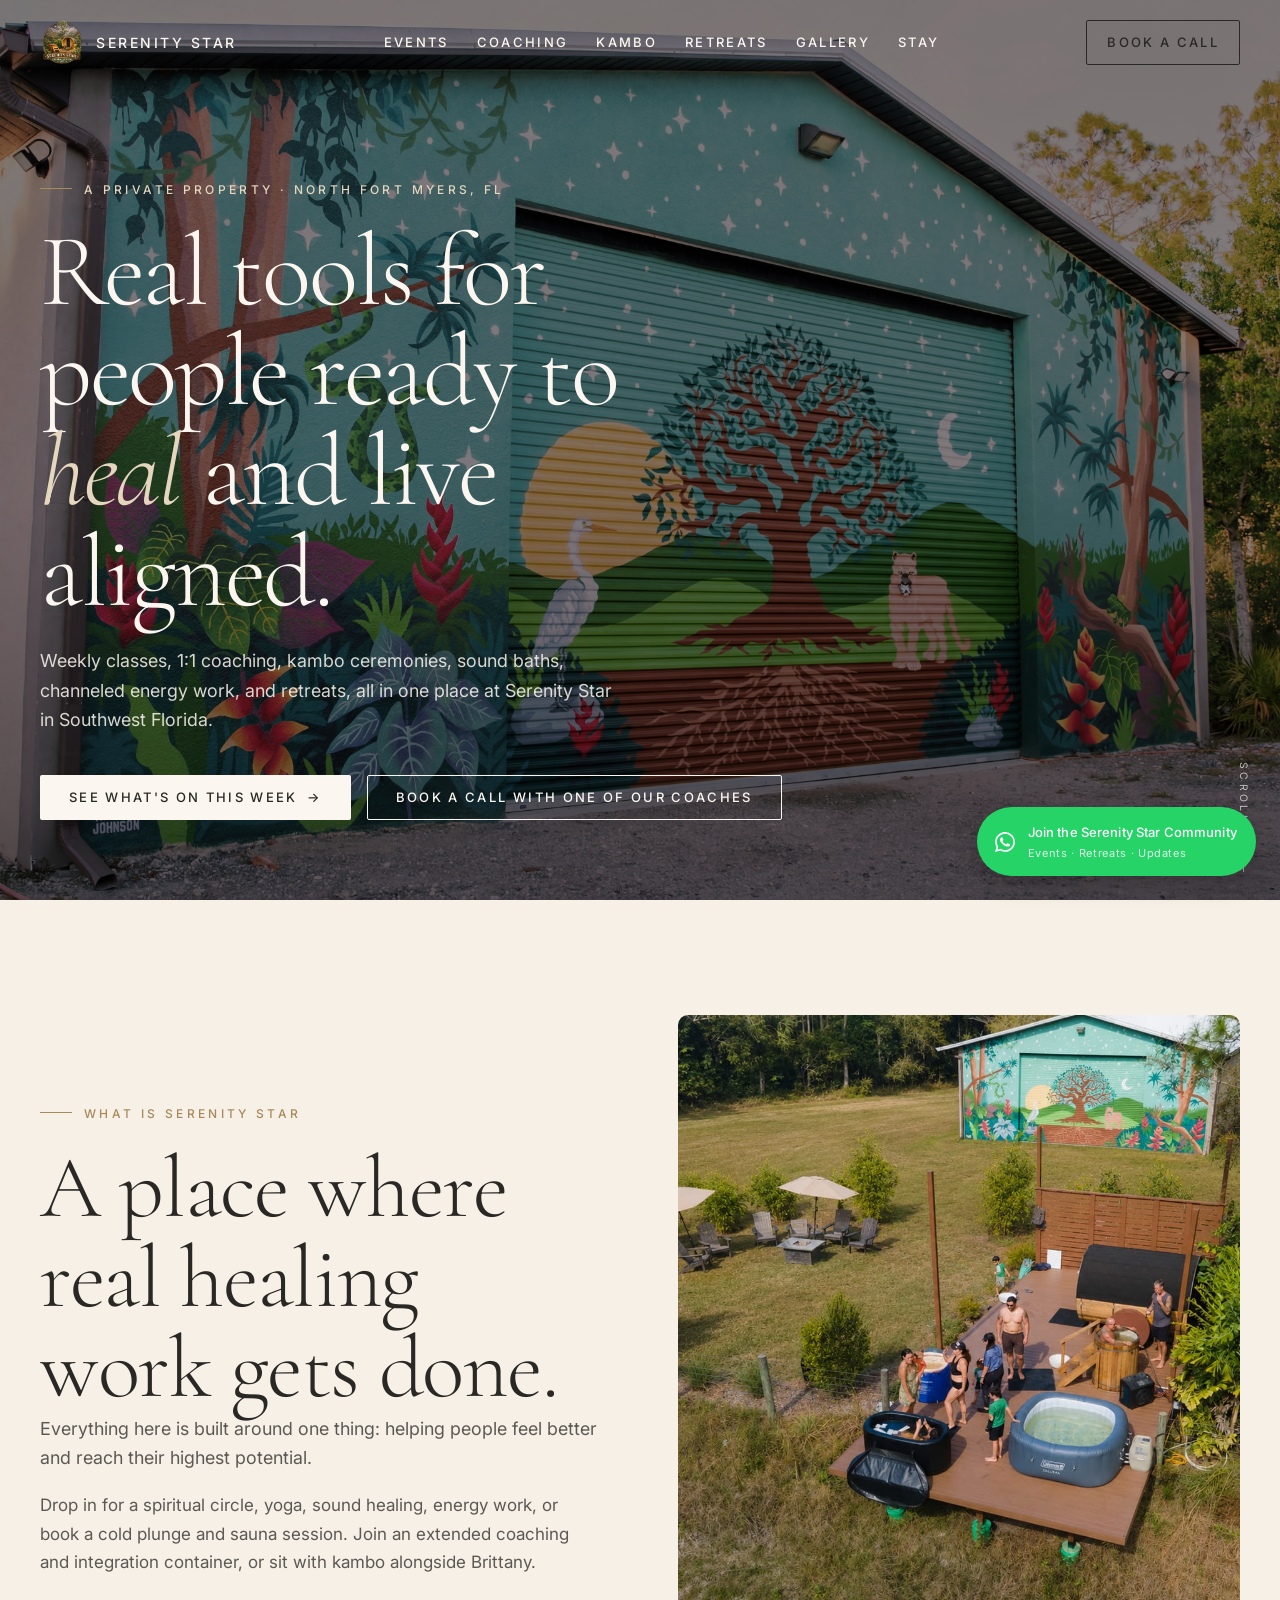
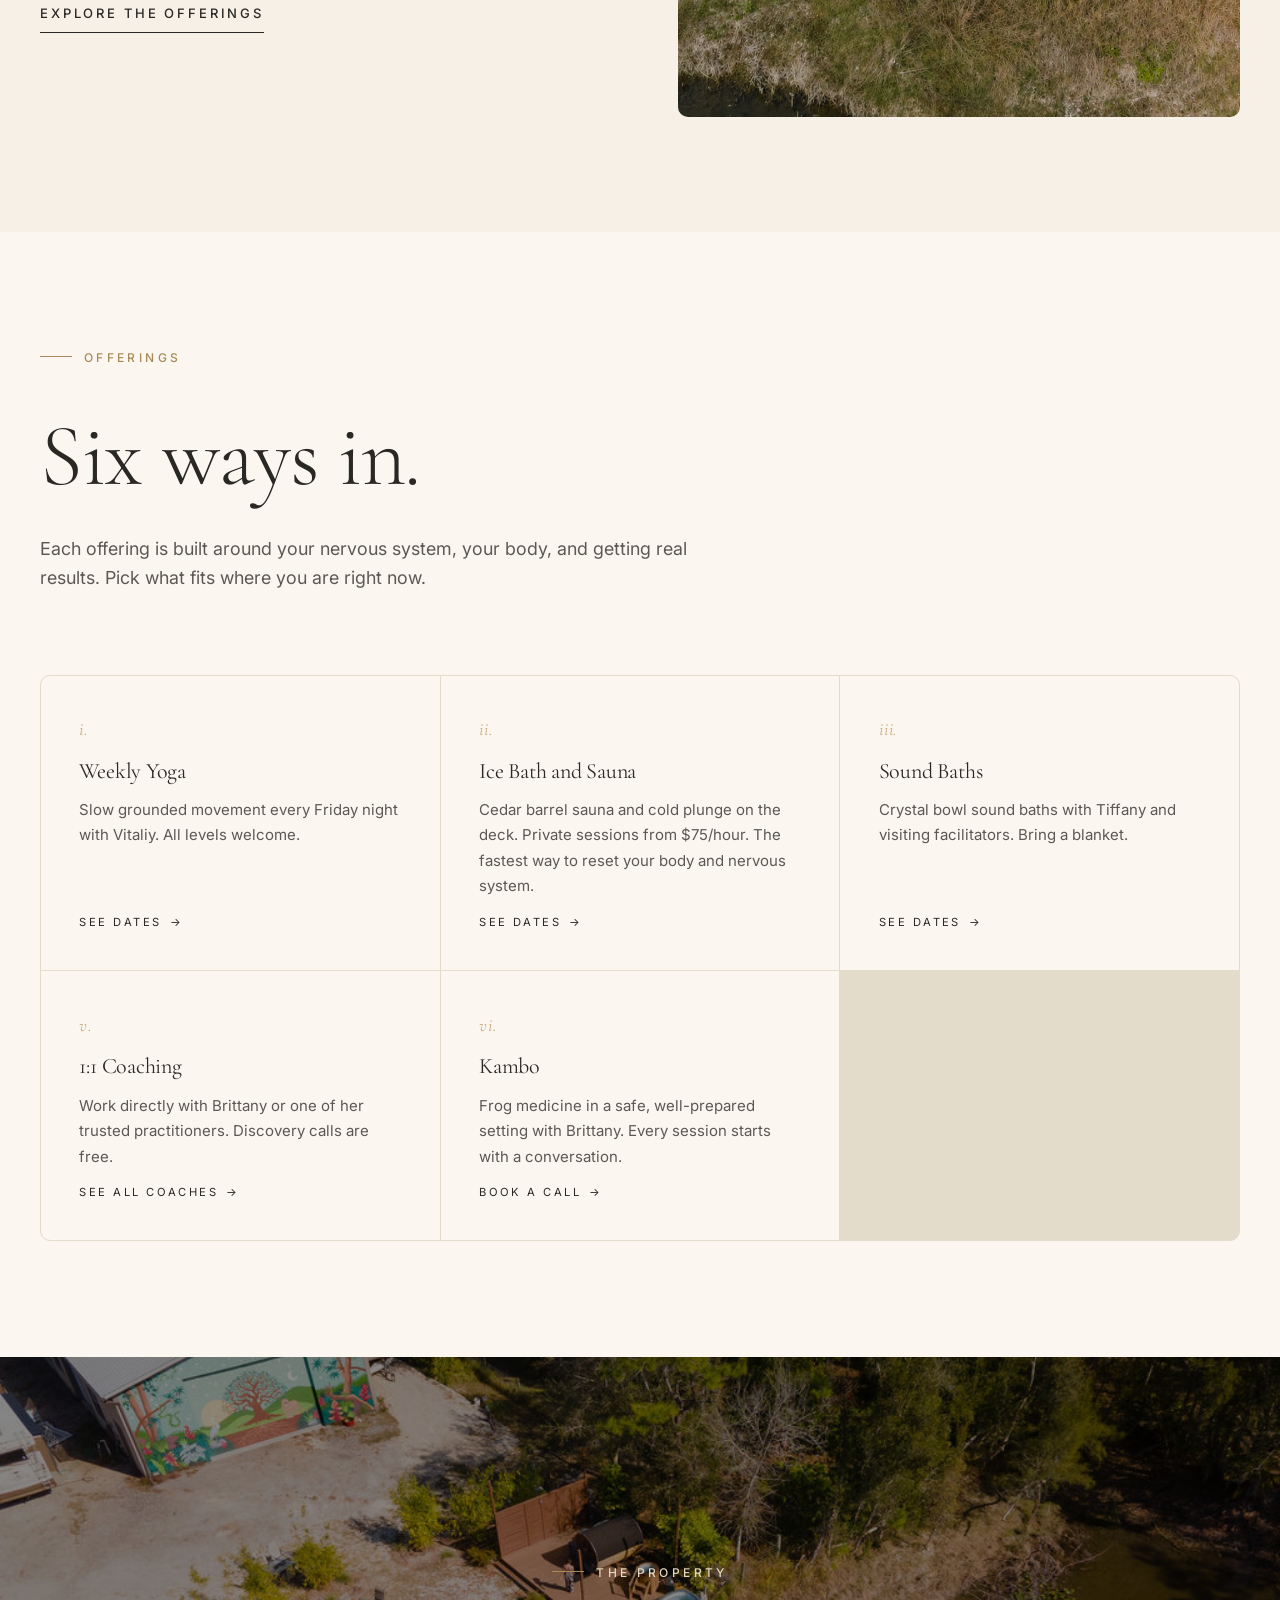
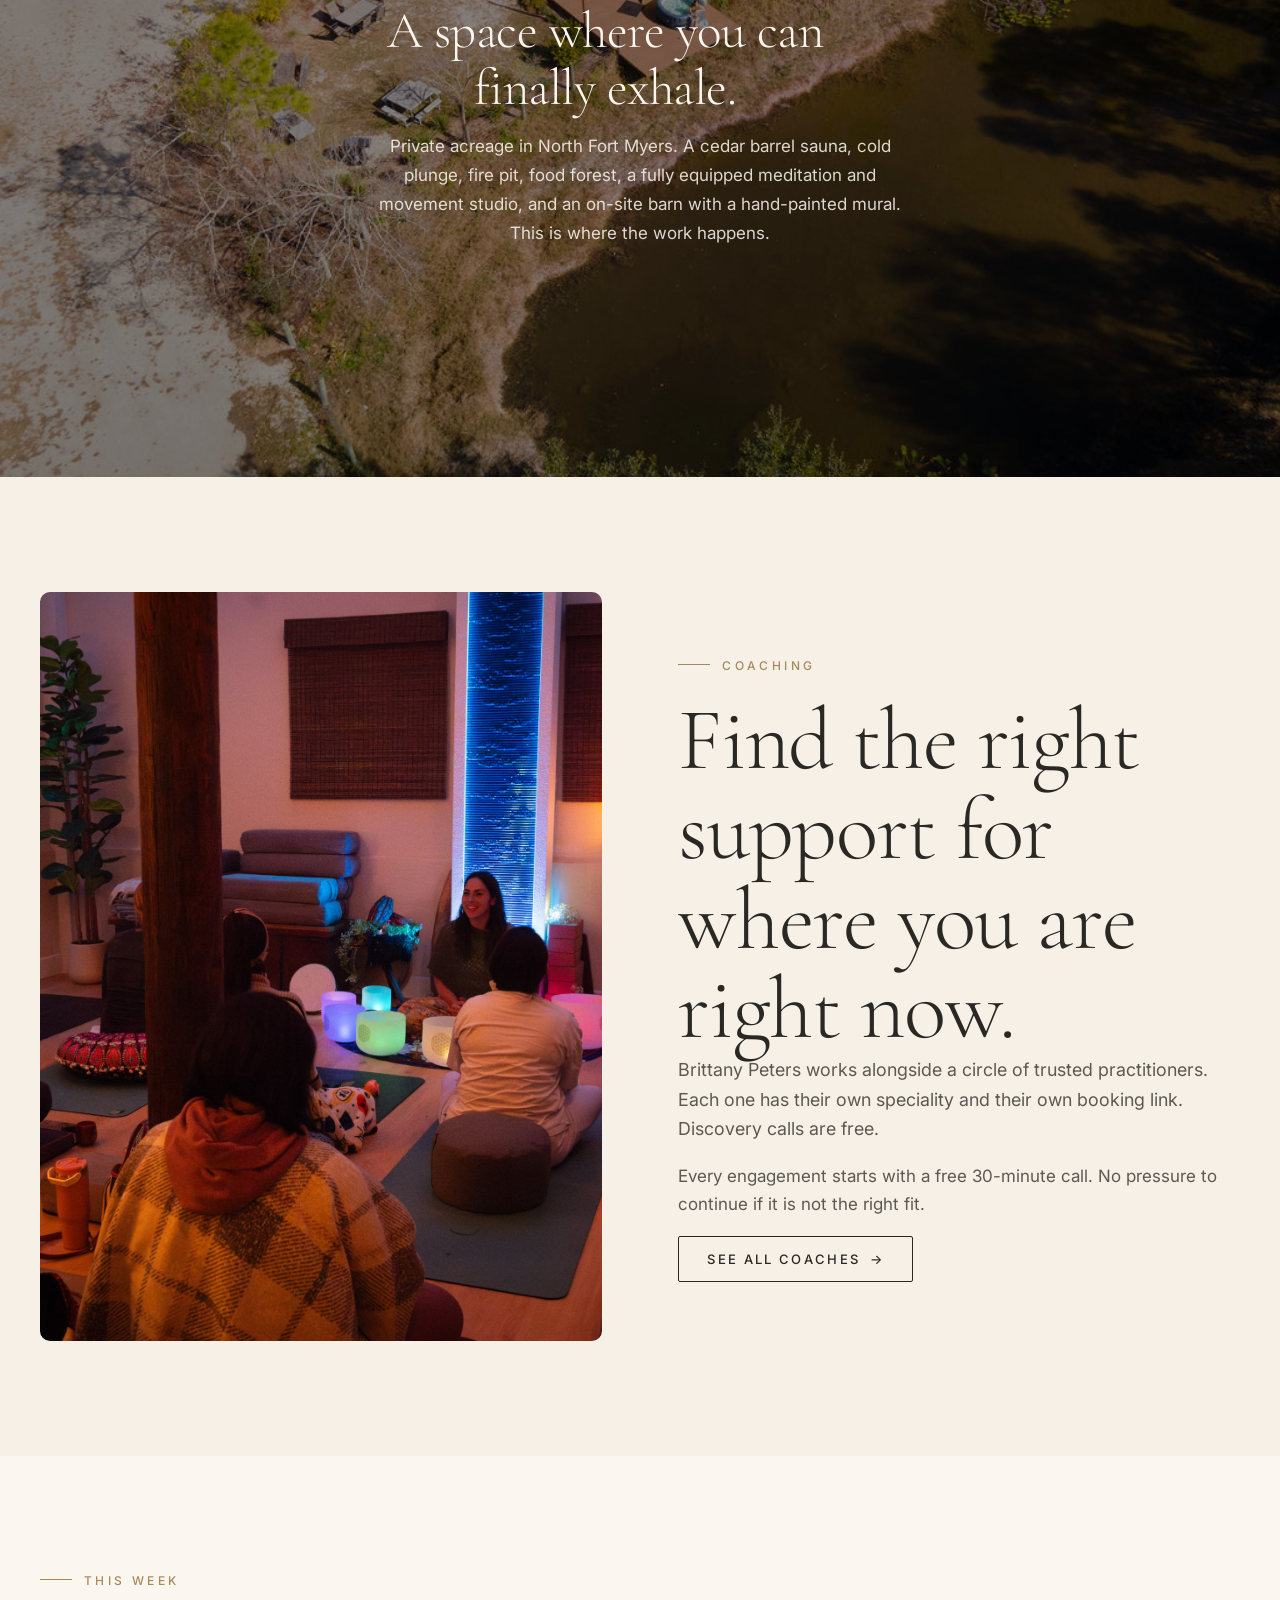
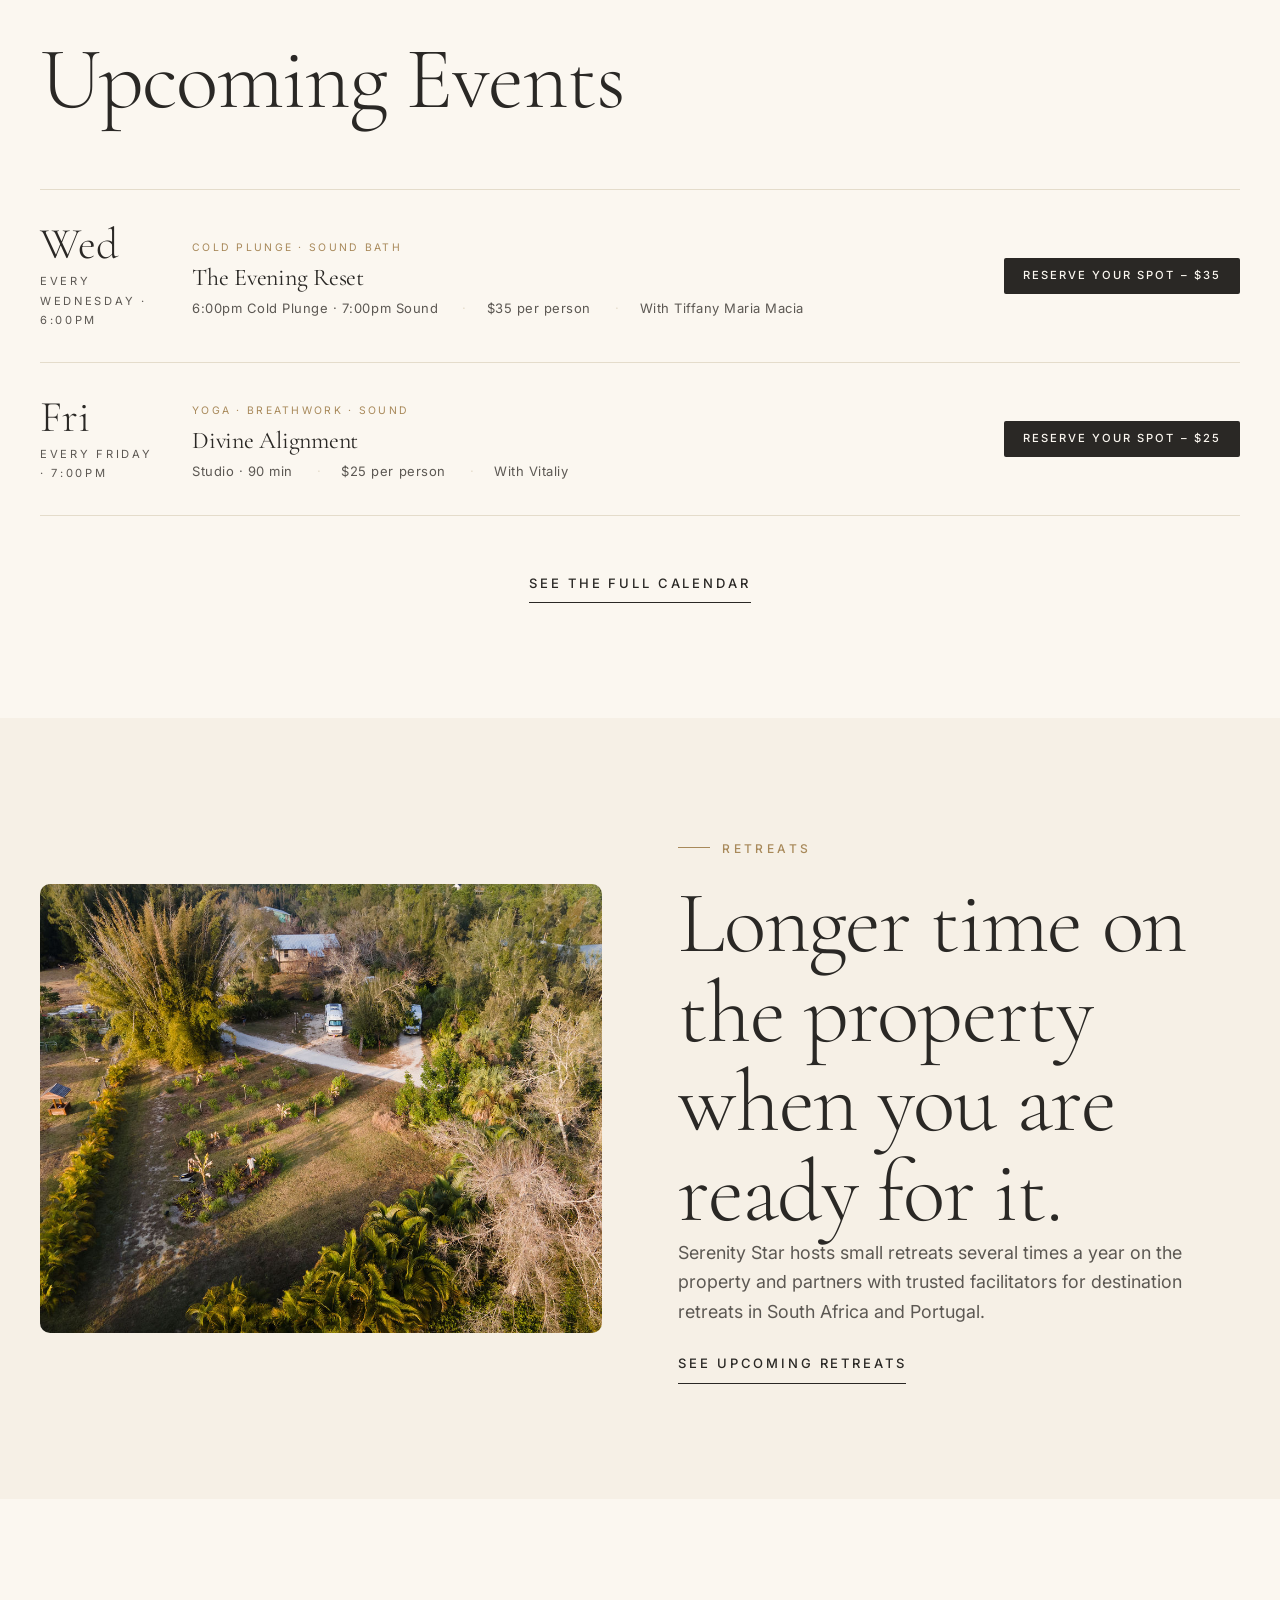
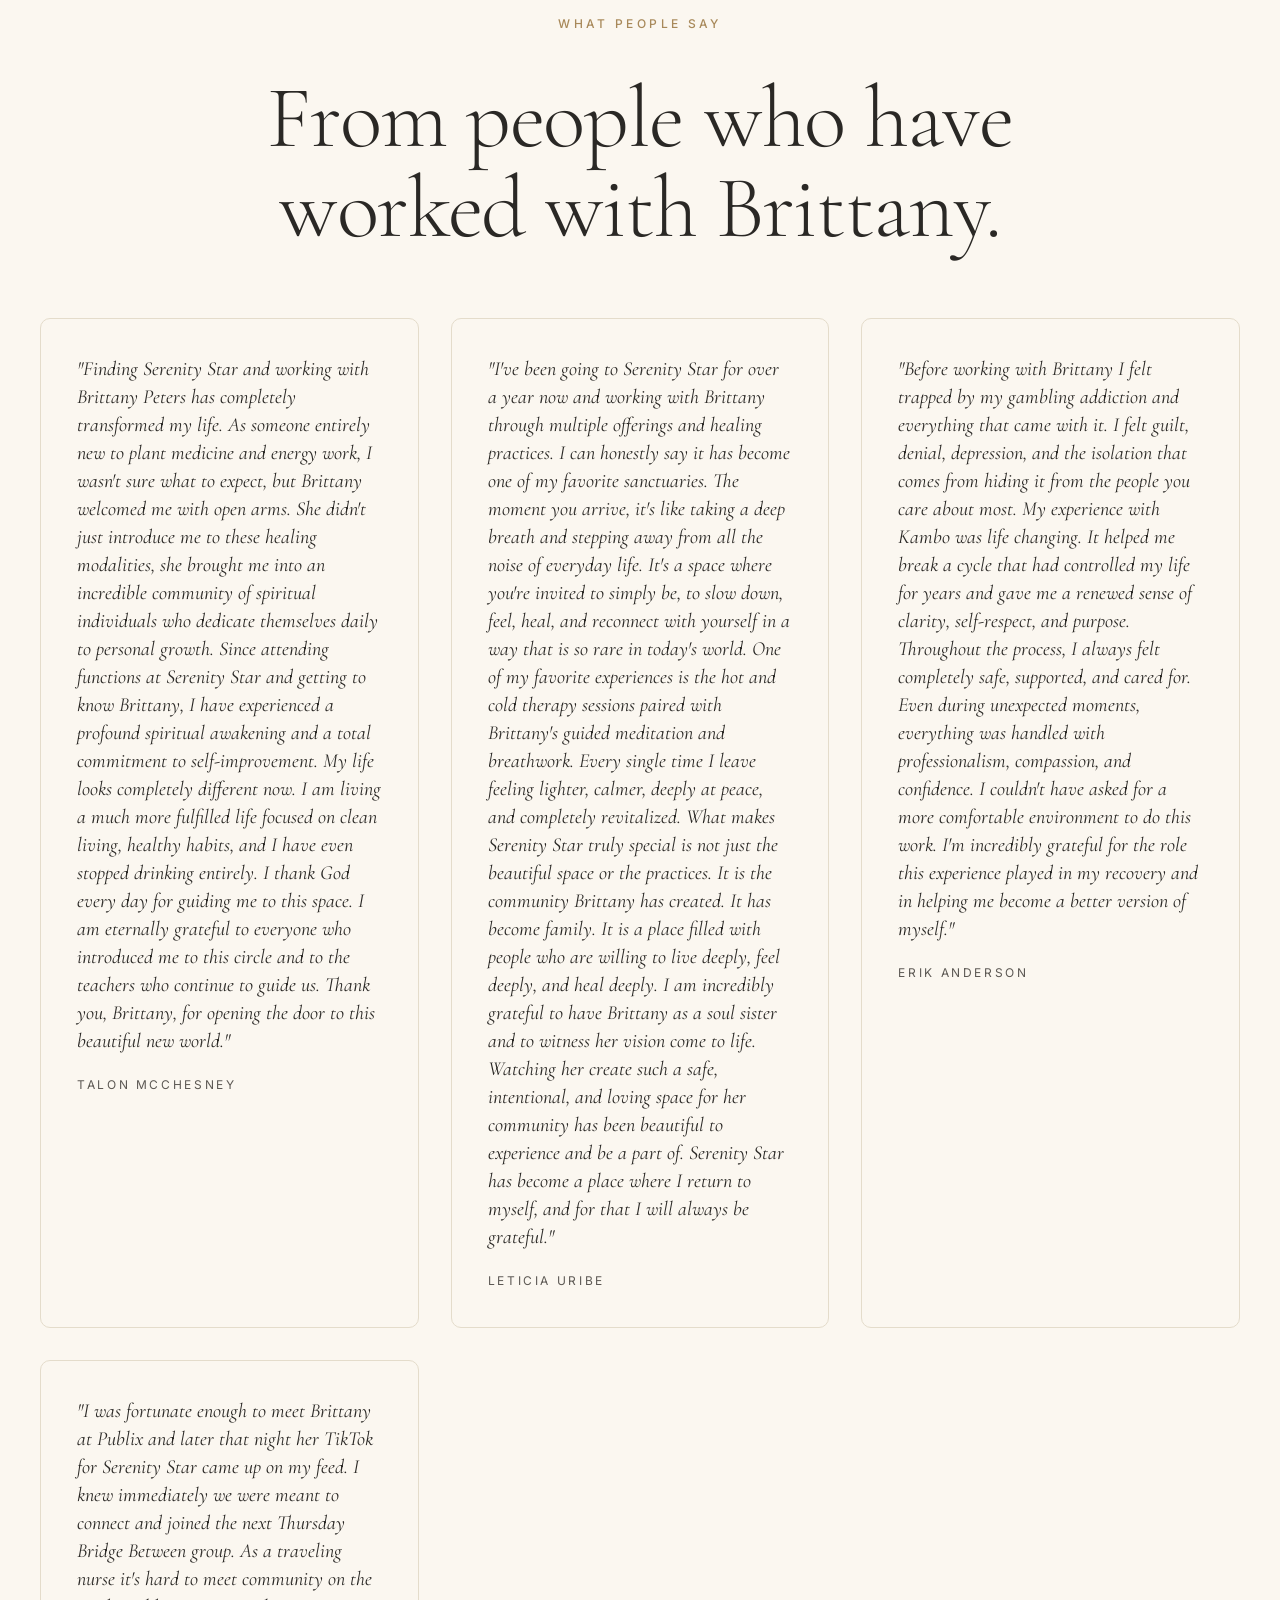
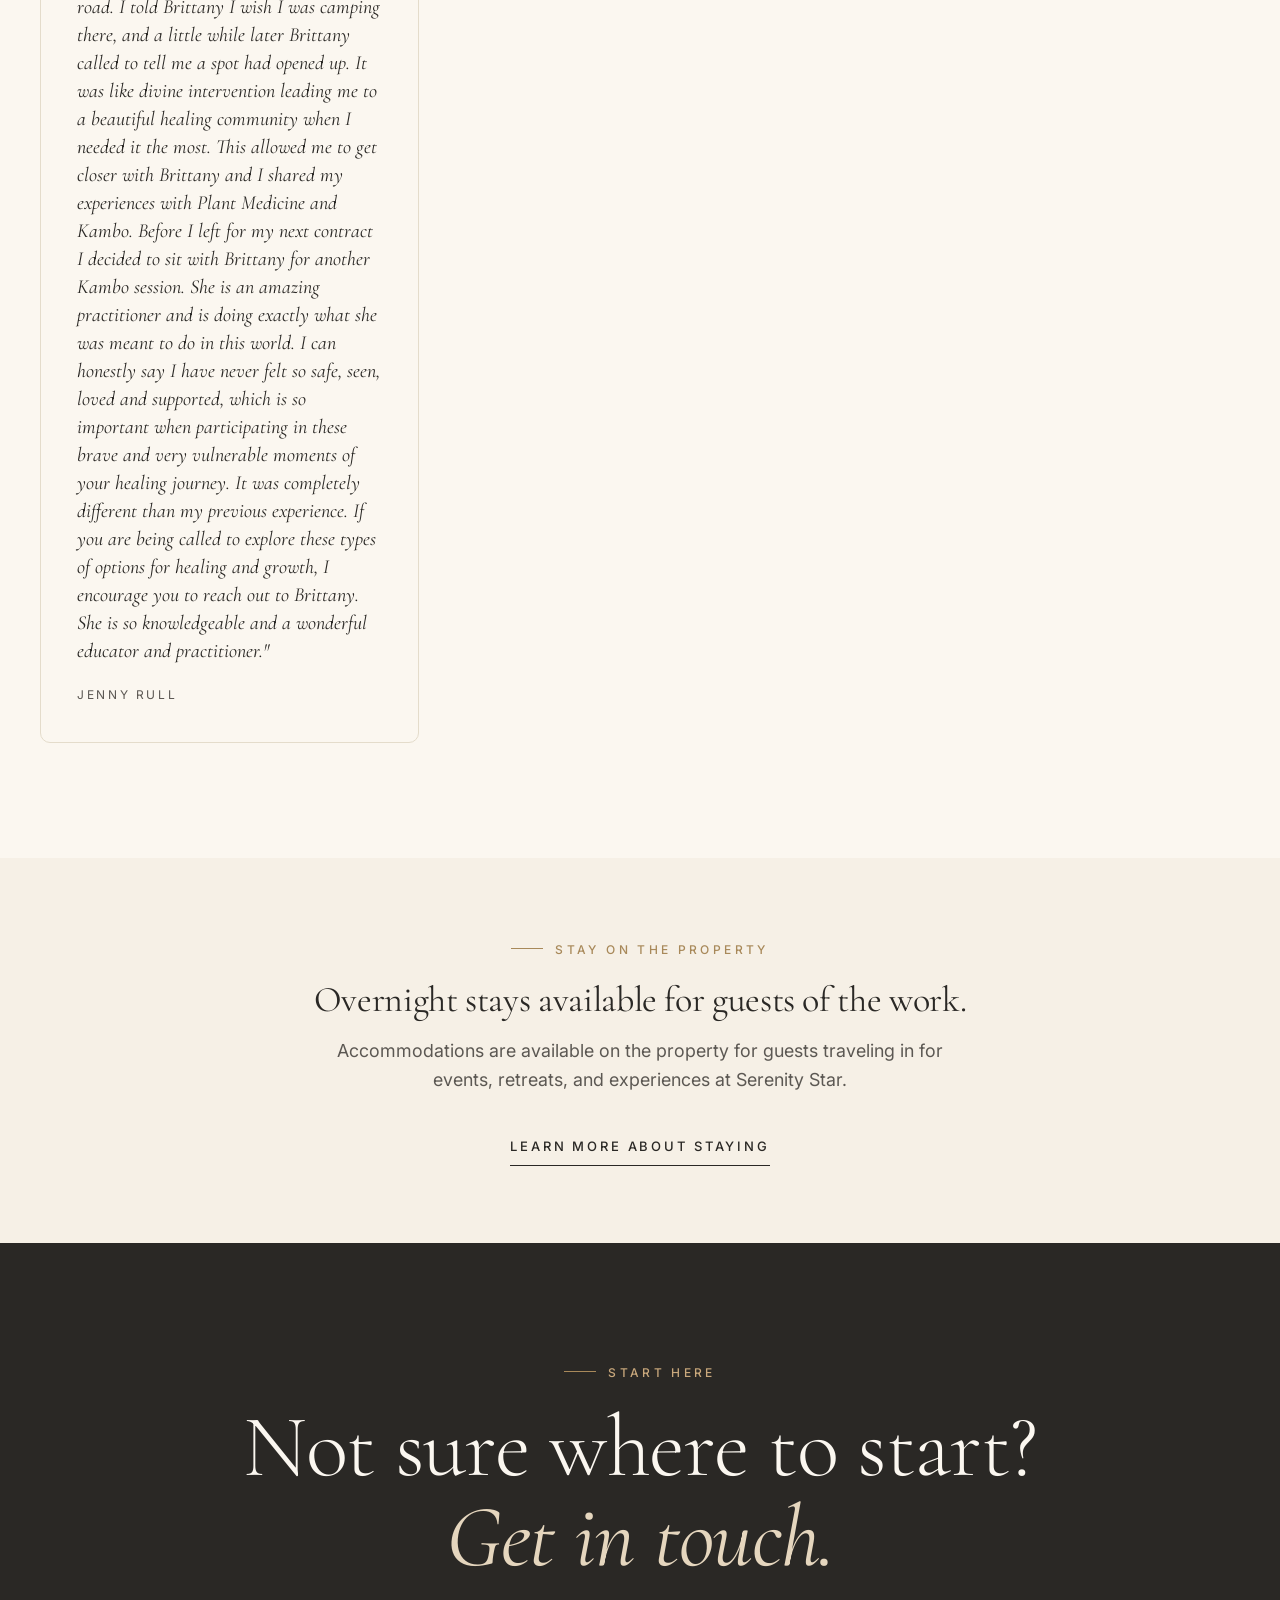
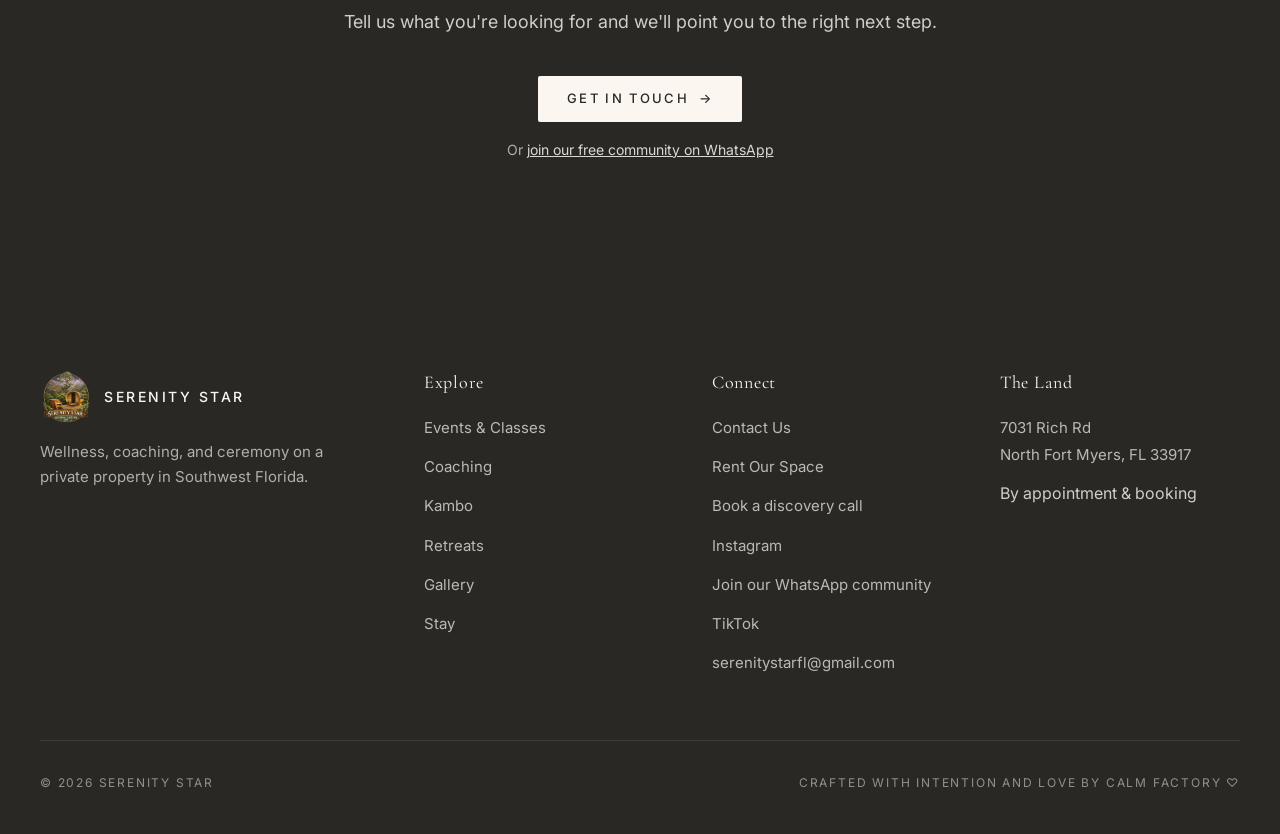
==== commit 18d9adc1: "Update index.html" ====
--- a/docs/index.html
+++ b/docs/index.html
@@ -104,8 +104,7 @@
       <!-- EDIT: hero intro paragraph -->
       <p class="lead">
         Weekly classes, 1:1 coaching, kambo ceremonies, sound baths, channeled
-        energy work, and retreats, all in one place at Serenity Star in North
-        Fort Myers, Southwest Florida.
+        energy work, and retreats, all in one place at Serenity Star in Southwest Florida.
       </p>
       <div class="hero-actions">
         <a href="events.html" class="btn btn-light btn-arrow">See what's on this week</a>
@@ -171,12 +170,6 @@
           <p>Crystal bowl sound baths with Tiffany and visiting facilitators. Bring a blanket.</p>
           <span class="arrow">See dates</span>
         </a>
-        <a href="events.html" class="offering offering-link">
-          <span class="offering-num">iv.</span>
-          <h3>Spiritual Circles</h3>
-          <p>The Bridge Between is offered on select Thursdays (limited schedule) with Aubrey and Brittany. Open discussion, guided meditation, and intuitive practice.</p>
-          <span class="arrow">See dates</span>
-        </a>
         <a href="coaching.html" class="offering offering-link">
           <span class="offering-num">v.</span>
           <h3>1:1 Coaching</h3>
@@ -259,26 +252,6 @@
           <div class="event-actions">
             <!-- Stripe checkout — direct payment for The Evening Reset -->
             <a href="https://buy.stripe.com/fZucMY5F40it7HpgaSf3a02" target="_blank" rel="noopener" class="btn btn-primary">Reserve Your Spot – $35</a>
-          </div>
-        </div>
-
-        <div class="event-row">
-          <div class="event-date">
-            <span class="day">Thu</span>
-            <span class="wd">Select Thursdays · 6:30pm</span>
-          </div>
-          <div class="event-detail">
-            <span class="event-type-tag">Spiritual Circle</span>
-            <h3>The Bridge Between</h3>
-            <div class="event-meta">
-              <span>Studio · 90 min</span>
-              <span>$20 per person</span>
-              <span>With Aubrey + Brittany</span>
-            </div>
-          </div>
-          <div class="event-actions">
-            <!-- Stripe checkout — direct payment for The Bridge Between -->
-            <a href="https://buy.stripe.com/9B66oAd7wghraTBbUCf3a00" target="_blank" rel="noopener" class="btn btn-primary">Reserve Your Spot – $20</a>
           </div>
         </div>
 
@@ -435,7 +408,7 @@
       </div>
       <div class="footer-meta">
         <span>© 2026 Serenity Star</span>
-        <span>Crafted with intention</span>
+        <span>Crafted with intention and love by Calm Factory ♡</span>
       </div>
     </div>
   </footer>
